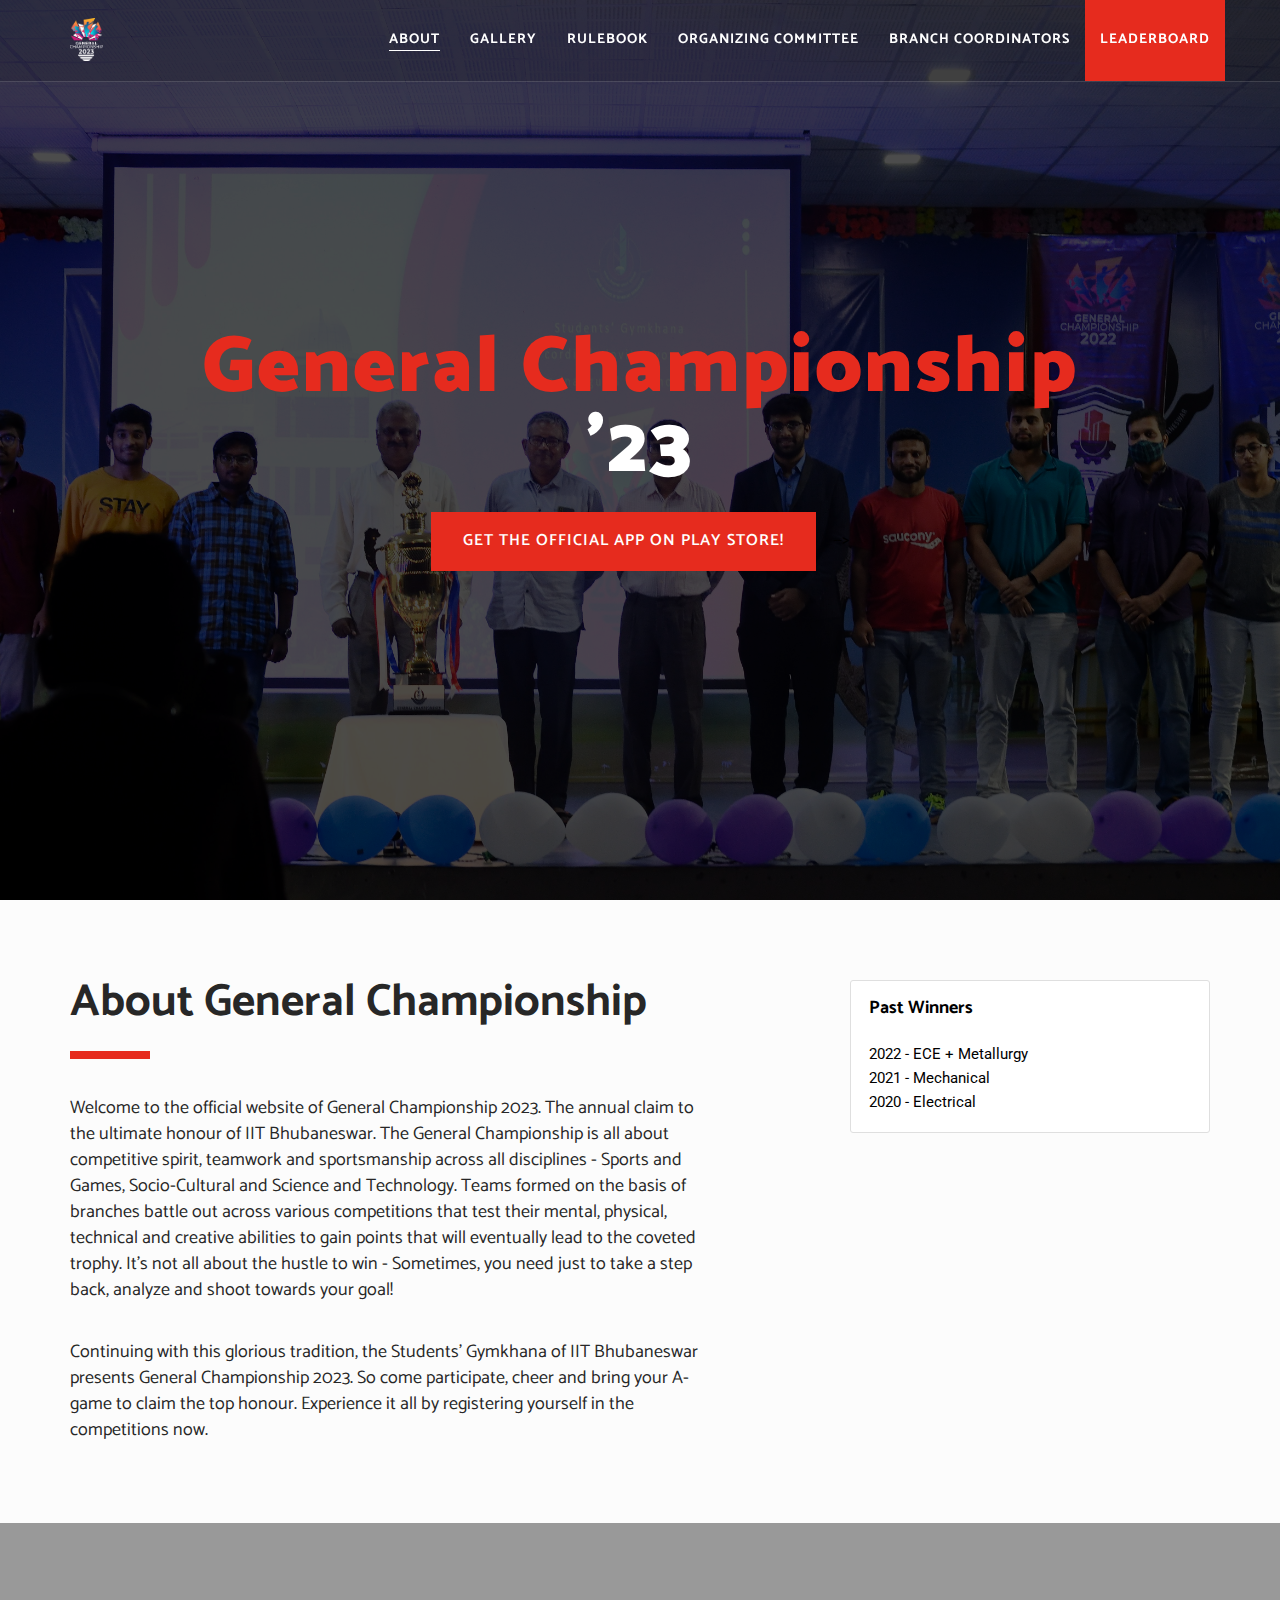
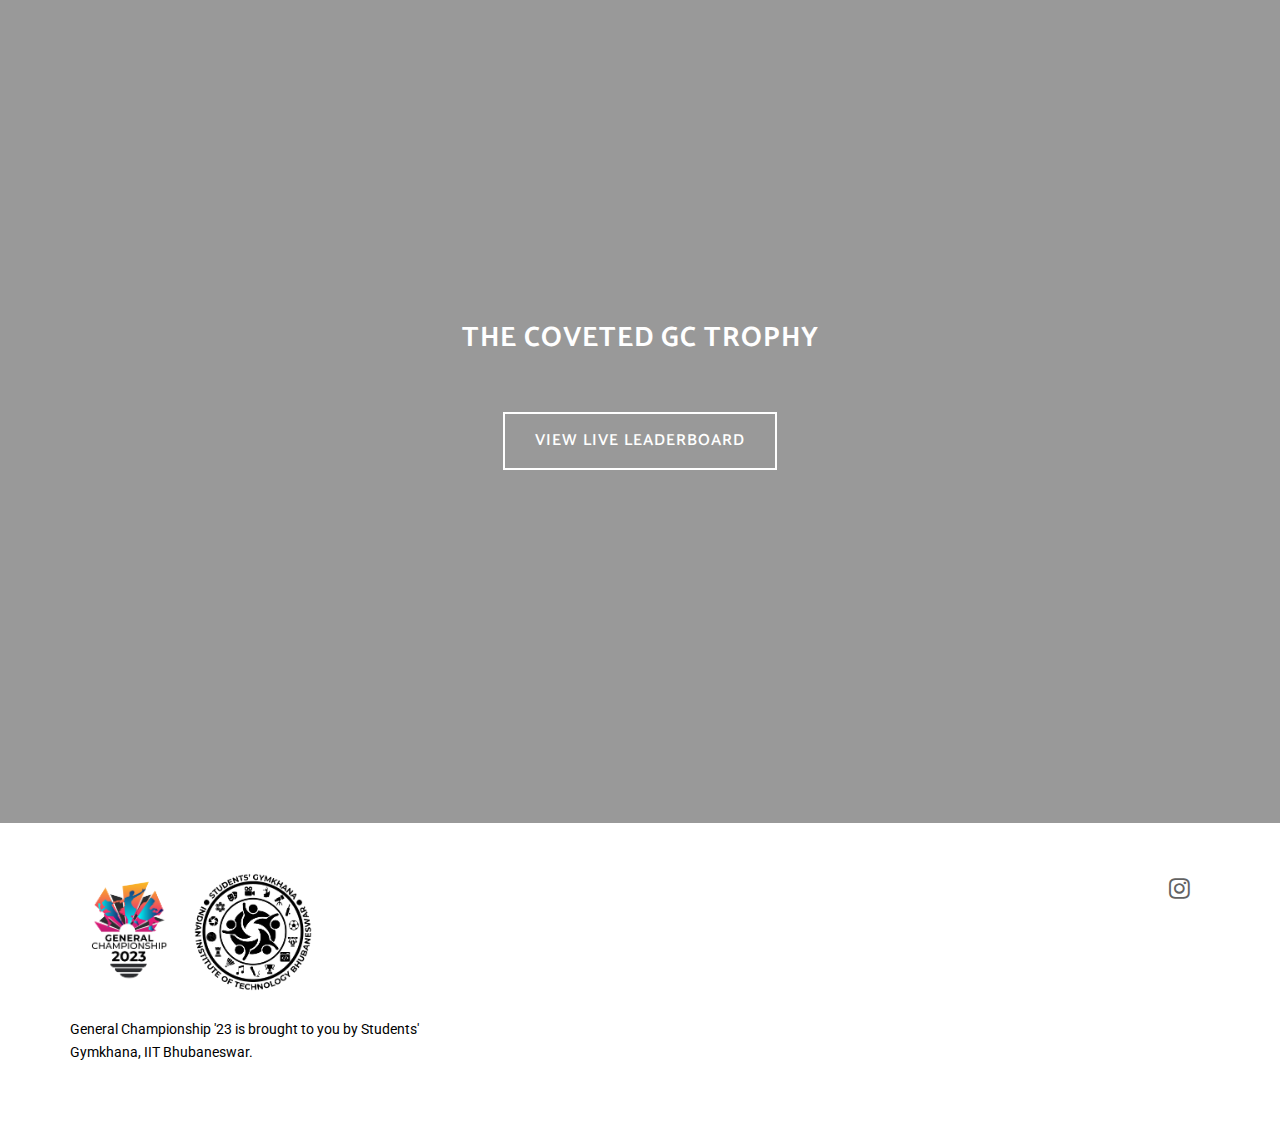
==== index.html @ 66c0a3d8 "Initial commit" ====
<!--
 _____ _____ ____          _ __  __ ___
|_   _| ____|  _ \__  __  | |  \/  |_ _|
  | | |  _| | | | \ \/ /  | | |\/| || |
  | | | |___| |_| |>  < |_| | |  | || |
  |_| |_____|____//_/\_\___/|_|  |_|___|

Event website by Syed Faheel Ahmad (github.com/faheel)
-->

<!DOCTYPE html>
<!--[if lt IE 7]>      <html class="no-js lt-ie9 lt-ie8 lt-ie7" lang="en"> <![endif]-->
<!--[if IE 7]>         <html class="no-js lt-ie9 lt-ie8" lang="en"> <![endif]-->
<!--[if IE 8]>         <html class="no-js lt-ie9" lang="en"> <![endif]-->
<!--[if gt IE 8]><!-->
<html class="no-js" lang="en">
<!--<![endif]-->

<head>
  <meta charset="utf-8">
  <meta name="viewport" content="width=device-width, initial-scale=1.0, maximum-scale=1">
  <meta http-equiv="X-UA-Compatible" content="IE=edge">

  <!-- Title, icon, description and keywords -->
  <title>GC' 23 IIT BBS</title>
  <link rel="shortcut icon" href="res/images/favicon.ico">
  <meta name="description" content="TEDxJMI, x = independently organised TED event. Igniting Minds. This October, at Jamia Millia Islamia.">
  <meta name="keywords" content="TEDx, JMI, Jamia Millia Islamia, New Delhi, event, talks">

  <!-- Social media tags -->
  <!-- Open Graph -->
  <meta property="og:title" content="TEDxJMI">
  <meta property="og:description" content="Igniting Minds. This October, at Jamia Millia Islamia.">
  <meta property="og:image" content="https://tedxjmi.com/res/images/logos/light-social.jpg">
  <meta property="og:url" content="https://tedxjmi.com">
  <!-- Twitter -->
  <meta name="twitter:card" content="summary_large_image">
  <meta name="twitter:site" content="@TEDx_JMI">
  <!-- Google+ -->
  <meta itemprop="name" content="TEDxJMI">
  <meta itemprop="description" content="Igniting Minds. This October, at Jamia Millia Islamia.">
  <meta itemprop="image" content="https://tedxjmi.com/res/images/logos/light-social.jpg">

  <!-- Browser themes -->
  <meta name="theme-color" content="#000">

  <!-- Bootstrap -->
  <link rel="stylesheet" href="res/css/bootstrap.min.css">

  <!-- Font Icons -->
  <link rel="stylesheet" href="res/css/font-awesome.min.css">

  <!-- Plugins -->
  <link rel="stylesheet" href="res/css/flickity.min.css">
  <link rel="stylesheet" href="res/css/magnific-popup.css">

  <!-- Main styles -->
  <link rel="stylesheet" href="res/css/main.css">
  <link rel="stylesheet" href="res/css/style.css">

  <!-- Color skin -->
  <link rel="stylesheet" href="res/css/color_red.css">

  <!-- Modernizr JS for IE8 support of HTML5 elements and media queries -->
  <!--[if lt IE 8]>
  <script src="res/js/modernizr.min.js"></script>
  <![endif]-->
</head>

<body id="page-top">
  <!-- Navigation Start -->
  <nav id="navigation" class="navbar navbar-fixed-top">
    <div class="container">
      <div class="row">
        <div class="navbar-header col-lg-3">
          <button type="button" class="navbar-toggle collapsed" data-toggle="collapse" data-target="#navbar">
            <span class="sr-only">Toggle navigation</span>
            <span class="icon-bar"></span>
            <span class="icon-bar"></span>
            <span class="icon-bar"></span>
          </button>

          <a class="navbar-brand font-family-alt letter-spacing-1 text-extra-large text-uppercase" href="/">
            <img class="logo-navbar-dark" src="res/images/logos/dark.png" alt="TEDxJMI"/>
            <!-- <img class="logo-navbar-white" src="res/images/logos/light.png" alt="TEDxJMI"/> -->
          </a>
        </div>
        <!-- //.navbar-header -->

        <div id="navbar" class="navbar-collapse collapse col-lg-9 pull-right">
          <ul class="nav navbar-nav font-family-alt letter-spacing-1 text-uppercase font-weight-700">
            <li><a href="#page-top" class="page-scroll">About</a></li>
            <li><a href="our-team/index.html" class="line-height-unset">Gallery</a></li>
            <li><a href="/our-team/" class="line-height-unset">Rulebook</a></li>
            <li><a href="/alumni/" class="line-height-unset">Organizing Committee</a></li>
            <li><a href="/sponsors/" class="line-height-unset">Branch Coordinators</a></li>
            <li class="bg-base-color">
              <a href="/register/" class="line-height-unset width-100">
                Leaderboard
              </a>
            </li>
          </ul>
        </div>
        <!-- //.navbar-collapse -->
      </div>
      <!-- //.row -->
    </div>
    <!-- //.container -->
  </nav>
  <!-- //Navigation End -->



  <!-- Section - Home Start -->
  <section id="home-bg-slideshow" class="bg-gray-dark-2 height-100 no-padding overflow-hidden width-100">
    <!-- BG Slideshow -->
    <div class="bg-slideshow-wrapper flexslider height-100 no-border no-border-radius no-margin width-100">
      <div class="slides height-100 width-100">
        <div class="bg-cover bg-overlay-black-7 display-block height-100 width-100">
          <div class="display-table height-100 position-absolute position-top position-left width-100">
            <div class="display-table-cell vertical-align-middle">
              <div class="container">
                <div class="row">
                  <div class="col-md-10 col-md-offset-1 text-center">
                    <h2 class="font-family-alt font-weight-900 letter-spacing-2 text-white xs-title-extra-large sm-title-extra-large-3 title-extra-large-5">
                      <span class="text-base-color">General Championship</span> '23
                    </h2>
                    <br>
                    <!-- <h3 class="font-weight-700 letter-spacing-2 text-white xs-title-large sm-title-extra-large title-extra-large-3">
                      October 16, 2017
                    </h3>
                    <p class="font-family-alt text-white sm-title-small title-medium">
                      at
                    </p>
                    <h4 class="font-family-alt font-weight-900 letter-spacing-2 text-uppercase text-white xs-title-small sm-title-medium title-extra-large">
                      Jamia Millia Islamia
                    </h4>
                    <!-- <br> -->
                    <a href="/register/" class="btn btn-base-color sm-btn-medium btn-large">
                      Get the official app on Play Store!
                    </a> -->
                  </div>
                  <!-- //.col-md-10 -->
                </div>
                <!-- //.row -->
              </div>
              <!-- //.container -->
            </div>
            <!-- //.display-table-cell -->
          </div>
          <!-- //.display-table -->
        </div>
        <!-- //.bg-cover -->

        <div class="bg-cover bg-overlay-black-7 display-block height-100 width-100">
          <div class="display-table height-100 position-absolute position-top position-left width-100">
            <div class="display-table-cell vertical-align-middle">
              <div class="container">
                <div class="row">
                  <div class="col-md-10 col-md-offset-1 text-center">
                    <h2 class="font-family-alt font-weight-900 letter-spacing-2 text-white xs-title-extra-large sm-title-extra-large-3 title-extra-large-5">
                      <span class="text-base-color">General Championship</span> '23
                    </h2>
                     <br>
                    <!-- <h3 class="font-weight-700 letter-spacing-2 text-white xs-title-large sm-title-extra-large title-extra-large-3">
                      October 16, 2017
                    </h3>
                    <p class="font-family-alt text-white sm-title-small title-medium">
                      at
                    </p>
                    <h4 class="font-family-alt font-weight-900 letter-spacing-2 text-uppercase text-white xs-title-small sm-title-medium title-extra-large">
                      Jamia Millia Islamia
                    </h4>
                    <!-- <br> -->
                    <a href="/register/" class="btn btn-base-color sm-btn-medium btn-large">
                      Get the official app on Play Store!
                    </a> -->
                  </div>
                  <!-- //.col-md-10 -->
                </div>
                <!-- //.row -->
              </div>
              <!-- //.container -->
            </div>
            <!-- //.display-table-cell -->
          </div>
          <!-- //.display-table -->
        </div>
        <!-- //.bg-cover -->

        <div class="bg-cover bg-overlay-black-7 display-block height-100 width-100">
          <div class="display-table height-100 position-absolute position-top position-left width-100">
            <div class="display-table-cell vertical-align-middle">
              <div class="container">
                <div class="row">
                  <div class="col-md-10 col-md-offset-1 text-center">
                    <h2 class="font-family-alt font-weight-900 letter-spacing-2 text-white xs-title-extra-large sm-title-extra-large-3 title-extra-large-5">
                      <span class="text-base-color">General Championship</span> '23
                    </h2>
                   <br>
                    <!-- <h3 class="font-weight-700 letter-spacing-2 text-white xs-title-large sm-title-extra-large title-extra-large-3">
                      October 16, 2017
                    </h3>
                    <p class="font-family-alt text-white sm-title-small title-medium">
                      at
                    </p>
                    <h4 class="font-family-alt font-weight-900 letter-spacing-2 text-uppercase text-white xs-title-small sm-title-medium title-extra-large">
                      Jamia Millia Islamia
                    </h4>
                    <!-- <br> -->
                    <a href="/register/" class="btn btn-base-color sm-btn-medium btn-large">
                      Get the official app on Play Store!
                    </a> -->
                  </div>
                  <!-- //.col-md-10 -->
                </div>
                <!-- //.row -->
              </div>
              <!-- //.container -->
            </div>
            <!-- //.display-table-cell -->
          </div>
          <!-- //.display-table -->
        </div>
        <!-- //.bg-cover -->
      </div>
      <!-- //.slides -->
    </div>
    <!-- //.bg-slideshow-wrapper -->
  </section>
  <!-- //Section - Home End -->



  <!-- Section - About Start -->
  <section id="about" class="bg-white-3 pull-up">
    <div class="container">
      <div class="row">
        <div class="col-sm-6 col-md-7">
          <h2 class="font-family-alt font-weight-700 sm-title-large title-extra-large-2 text-gray-dark-2">
            About General Championship
          </h2>
          <span class="bg-base-color margin-4 no-margin-bottom no-margin-rl separator-line-extra-thick-long"></span>
          <div class="row">
            <div class="col-md-12">
              <p class="font-family-alt margin-5-5 no-margin-bottom no-margin-rl sm-text-large text-extra-large text-gray-dark-2">
                Welcome to the official website of General Championship 2023. The annual claim to the ultimate honour of IIT Bhubaneswar.

The General Championship is all about competitive spirit, teamwork and sportsmanship across all disciplines - Sports and Games, Socio-Cultural and Science and Technology. Teams formed on the basis of branches battle out across various competitions that test their mental, physical, technical and creative abilities to gain points that will eventually lead to the coveted trophy. It's not all about the hustle to win - Sometimes, you need just to take a step back, analyze and shoot towards your goal!
              </p>

              <p class="font-family-alt margin-5-5 no-margin-bottom no-margin-rl sm-text-large text-extra-large text-gray-dark-2">
                Continuing with this glorious tradition, the Students' Gymkhana of IIT Bhubaneswar presents General Championship 2023.
So come participate, cheer and bring your A-game to claim the top honour.
Experience it all by registering yourself in the competitions now.
              </p>
            </div>
            <!-- //.col-sm-6 -->
          </div>
          <!-- //.row -->
        </div>
        <!-- //.col-sm-6 -->

        <div class="col-sm-6 col-md-4 col-md-offset-1 xs-margin-8 xs-no-margin-rl xs-no-margin-bottom">
          <div class="testimonial">
            <div class="bg-white border border-gray-light border-round padding-5 width-100">
              <h4 class="font-weight-700 font-family-alt">
                Past Winners
              </h4>
              <br>
              <p class="no-margin text-gray-dark- text-large">
                2022 - ECE + Metallurgy <br>
                2021 - Mechanical <br>
                2020 - Electrical
              </p>
            </div>
            <!-- //.bg-white -->
          </div>
          <!-- //.testimonial -->
        </div>
        <!-- //.col-sm-6 -->
      </div>
    </div>
    <!-- //.container -->
  </section>
  <!-- //Section - About End -->



  <!-- Section - Venue Start -->
  <section id="venue" class="bg-cover bg-overlay-black-4 display-table height-100 no-padding width-100">
    <div class="display-table-cell vertical-align-middle">
      <div class="container">
        <div class="row">
          <div class="col-md-8 col-md-offset-2 text-center">
            <h3 class="display-block font-family-alt font-weight-900 letter-spacing-2 text-uppercase text-white xs-title-extra-large-4 title-extra-large-4">
              <!-- Venue -->
            </h3>
            <br>
            <p class="font-family-alt letter-spacing-1 margin-3 no-margin-bottom no-margin-rl text-white xs-title-small title-large text-uppercase font-weight-700">
              The coveted GC Trophy
            </p>
            <br>
            <a href="https://goo.gl/maps/4Y14DhZe4Fu" target="_blank"
                class="btn btn-outline-white sm-btn-medium btn-large margin-4-5 no-margin-bottom no-margin-rl">
              View live Leaderboard
            </a>
          </div>
          <!-- //.col-md-8 -->
        </div>
        <!-- //.row -->
      </div>
      <!-- //.container -->
    </div>
    <!-- //.display-table-cell -->
  </section>
  <!-- //Section - Venue End -->



  



  





  <!-- Footer Start -->
  <footer class="footer bg-white">
    <div class="container">
      <div class="row">
        <div class="col-sm-4">
          <div class="footer-logo xs-text-center">
            <img src="res/images/logos/light.png" alt="">
            <img src="res/images/logos/gymkhana.png" alt="">
          </div>
          <!-- //.footer-logo -->
          <p class="disclaimer xs-text-center">
            General Championship '23 is brought to you by Students' Gymkhana, IIT Bhubaneswar.
          </p>
          <!-- //.disclaimer -->
        </div>
        <!-- //.col-sm-4 -->

        <div class="col-sm-8">
          <div class="footer-social text-right">
            <ul class="list-inline list-unstyled no-margin xs-text-center xs-title-small title-medium">
              <!-- <li><a href="https://facebook.com/tedxjmi"><i class="fa fa-facebook"></i></a></li> -->
              <!-- <li><a href="https://twitter.com/TEDx_JMI"><i class="fa fa-twitter"></i></a></li> -->
              <li><a href="https://www.instagram.com/gc.iitbbs/"><i class="fa fa-instagram"></i></a></li>
            </ul>
          </div>
          <!-- //.footer-social -->
        </div>
        <!-- //.col-sm-8 -->
      </div>
      <!-- //.row -->
    </div>
    <!-- //.container -->
  </footer>
  <!-- //Footer End -->


  <!-- Scroll to top -->
  <a href="#page-top" class="page-scroll scroll-to-top"><i class="fa fa-angle-up"></i></a>


  <!-- jQuery -->
  <script src="res/js/jquery.min.js"></script>

  <!-- Bootstrap -->
  <script src="res/js/bootstrap.min.js"></script>

  <!-- Plugins -->
  <script src="res/js/pace.min.js"></script>
  <script src="res/js/debouncer.min.js"></script>
  <script src="res/js/jquery.easing.min.js"></script>
  <script src="res/js/jquery.inview.min.js"></script>
  <script src="res/js/jquery.matchHeight.js"></script>
  <script src="res/js/isotope.pkgd.min.js"></script>
  <script src="res/js/imagesloaded.pkgd.min.js"></script>
  <script src="res/js/flickity.pkgd.min.js"></script>
  <script src="res/js/jquery.magnific-popup.min.js"></script>
  <script src="res/js/jquery.validate.min.js"></script>

  <!-- BG slideshow -->
  <script src="res/js/jquery.flexslider.min.js"></script>

  <!-- BG Parallax JS -->
  <script src="res/js/TweenMax.min.js"></script>
  <script src="res/js/ScrollMagic.min.js"></script>
  <script src="res/js/animation.gsap.min.js"></script>

  <!-- Theme -->
  <script src="res/js/main.js"></script>

  <!-- Countdown -->
  <script src="res/js/jquery.countdown.min.js"></script>
  <script src="res/js/countdown.js"></script>

</body>

</html>
---- res/css/main.css ----
@import url(https://fonts.googleapis.com/css?family=Roboto:300,400,700);
@import url(https://fonts.googleapis.com/css?family=Catamaran:400,700,900);

body,
html,
ul {
  margin: 0;
  padding: 0
}
ol {
  padding-left: 0
}

.features-box p,
img {
  -webkit-backface-visibility: hidden
}

body,
html {
  height: 100%
}

body {
  color: #000;
  font-family: Roboto, sans-serif;
  font-size: 14px;
  -webkit-font-smoothing: antialiased;
  line-height: 23px;
  overflow-x: hidden
}

p {
  font-size: 16px
}

a,
a:active {
  color: #626262;
  text-decoration: none
}

a:focus,
a:hover {
  color: #272727;
  text-decoration: none
}

a:focus {
  outline: 0!important
}

img {
  height: auto;
  max-width: 100%
}

video {
  background-size: cover;
  display: table-cell;
  vertical-align: middle;
  width: 100%
}

dl,
ol,
ul {
  list-style-position: outside
}

ul {
  list-style: none
}

iframe {
  border: 0
}

input,
select,
textarea {
  letter-spacing: 1px;
  margin: 0 0 20px;
  max-width: 100%;
  padding: 8px 15px;
  resize: none;
  width: 100%;
  border: 2px solid rgba(0, 0, 0, .13)!important;
  font-size: 13px
}

input[type=button],
input[type=text],
input[type=email],
input[type=search],
input[type=password],
input[type=submit],
select,
textarea {
  -webkit-appearance: none;
  -moz-appearance: none;
  appearance: none;
  border-radius: 0;
  -webkit-transition: border .2s ease-in-out;
  -moz-transition: border .2s ease-in-out;
  -o-transition: border .2s ease-in-out;
  transition: border .2s ease-in-out;
  padding: 12px 24px
}

input:focus,
textarea:focus {
  border: 1px solid #989898;
  outline: 0
}

input[type=submit] {
  width: auto
}

select {
  color: #272727;
  outline: 0
}

select::-ms-expand {
  display: none
}

.select-wrapper {
  background: url(../images/icons/select-arrow.png) 97% 50% no-repeat #fff;
  box-shadow: none;
  margin-bottom: 20px;
  overflow: hidden;
  width: 100%
}

.select-wrapper select {
  background-color: transparent;
  background-image: none;
  cursor: pointer;
  margin-bottom: 0
}

form .error {
  border-color: #c00!important
}

form label.error {
  display: none!important
}

::selection {
  background: #dfdfdf;
  color: #000
}

::-moz-selection {
  background: #dfdfdf;
  color: #000
}

::-webkit-input-placeholder {
  color: #666!important;
  font-size: 13px;
  text-overflow: ellipsis
}

:-moz-placeholder {
  color: #666!important;
  font-size: 13px;
  opacity: 1;
  text-overflow: ellipsis
}

:-ms-input-placeholder {
  color: #666!important;
  font-size: 13px;
  opacity: 1;
  text-overflow: ellipsis
}

::-webkit-scrollbar {
  width: 12px
}

::-webkit-scrollbar-track {
  -webkit-box-shadow: inset 0 0 6px rgba(0, 0, 0, .3);
  -moz-box-shadow: inset 0 0 6px rgba(0, 0, 0, .3);
  box-shadow: inset 0 0 6px rgba(0, 0, 0, .3)
}

::-webkit-scrollbar-thumb {
  background: rgba(210, 210, 210, .8);
  -webkit-box-shadow: inset 0 0 6px rgba(0, 0, 0, .5);
  -moz-box-shadow: inset 0 0 6px rgba(0, 0, 0, .5);
  box-shadow: inset 0 0 6px rgba(0, 0, 0, .5)
}

::-webkit-scrollbar-thumb:window-inactive {
  background: rgba(210, 210, 210, .4)
}

h1,
h2,
h3,
h4,
h5,
h6 {
  margin: 0;
  padding: 0
}

.text-extra-small {
  font-size: 10px!important;
  line-height: 15px!important
}

.text-small {
  font-size: 11px!important;
  line-height: 20px!important
}

.text-medium {
  font-size: 14px!important;
  line-height: 22px!important
}

.text-large {
  font-size: 15px!important;
  line-height: 24px!important
}

.text-extra-large {
  font-size: 18px!important;
  line-height: 26px!important
}

.title-small {
  font-size: 20px!important;
  line-height: 30px!important
}

.title-medium {
  font-size: 24px!important;
  line-height: 32px!important
}

.title-large {
  font-size: 28px!important;
  line-height: 34px!important
}

.title-extra-large {
  font-size: 35px!important;
  line-height: 38px!important
}

.title-extra-large-2 {
  font-size: 45px!important;
  line-height: 45px!important
}

.title-extra-large-3 {
  font-size: 50px!important;
  line-height: 50px!important
}

.title-extra-large-4 {
  font-size: 70px!important;
  line-height: 70px!important
}

.title-extra-large-5 {
  font-size: 80px!important;
  line-height: 80px!important
}

.title-big {
  font-size: 100px!important;
  line-height: 100px!important
}

.title-big-2 {
  font-size: 125px!important;
  line-height: 125px!important
}

.title-big-3 {
  font-size: 150px!important;
  line-height: 150px!important
}

.font-family-base {
  font-family: Roboto, sans-serif!important
}

.btn,
.font-family-alt {
  font-family: Catamaran, sans-serif!important
}

.font-weight-100 {
  font-weight: 100!important
}

.font-weight-300 {
  font-weight: 300!important
}

.font-weight-400 {
  font-weight: 400!important
}

.font-weight-600 {
  font-weight: 600!important
}

.font-weight-700 {
  font-weight: 700!important
}

.font-weight-900 {
  font-weight: 900!important
}

.letter-spacing-1 {
  letter-spacing: 1px!important
}

.letter-spacing-2 {
  letter-spacing: 2px!important
}

.letter-spacing-3 {
  letter-spacing: 3px!important
}

.letter-spacing-4 {
  letter-spacing: 4px!important
}

.letter-spacing-5 {
  letter-spacing: 5px!important
}

.letter-spacing-6 {
  letter-spacing: 6px!important
}

.letter-spacing-7 {
  letter-spacing: 7px!important
}

.letter-spacing-8 {
  letter-spacing: 8px!important
}

.letter-spacing-9 {
  letter-spacing: 9px!important
}

.letter-spacing-10 {
  letter-spacing: 10px!important
}

.no-letter-spacing {
  letter-spacing: 0!important
}

.line-height-none {
  line-height: 0!important
}

.line-height-unset {
  line-height: unset!important
}

.text-decoration-line-through {
  text-decoration: line-through!important
}

.text-decoration-underline {
  text-decoration: underline!important
}

.text-transform-none {
  text-transform: none!important
}

.text-transform-unset {
  text-transform: unset!important
}

.word-wrap {
  word-wrap: break-word
}

.bg-cover,
.bg-fix,
.bg-parallax {
  background-repeat: no-repeat!important;
  overflow: hidden;
  background-position: center center!important;
  position: relative;
  background-size: cover!important
}

.bg-fix {
  -webkit-animation-duration: 0s;
  -webkit-animation-fill-mode: none;
  background-attachment: fixed!important
}

.bg-parallax {
  height: 150%;
  top: -75%
}

.bg-position-top {
  background-position: right top!important
}

.bg-position-right {
  background-position: right center!important
}

.bg-position-left {
  background-position: left center!important
}

.bg-hover-transparent:hover {
  background-color: transparent!important
}

.bg-overlay-black-1,
.bg-overlay-black-2,
.bg-overlay-black-3,
.bg-overlay-black-4,
.bg-overlay-black-5,
.bg-overlay-black-6,
.bg-overlay-black-7,
.bg-overlay-black-8,
.bg-overlay-black-9,
.bg-overlay-gray-1,
.bg-overlay-gray-2,
.bg-overlay-gray-3,
.bg-overlay-gray-4,
.bg-overlay-gray-5,
.bg-overlay-gray-6,
.bg-overlay-gray-7,
.bg-overlay-gray-8,
.bg-overlay-gray-9 {
  position: relative
}

.bg-overlay-black-1:before,
.bg-overlay-black-2:before,
.bg-overlay-black-3:before,
.bg-overlay-black-4:before,
.bg-overlay-black-5:before,
.bg-overlay-black-6:before,
.bg-overlay-black-7:before,
.bg-overlay-black-8:before,
.bg-overlay-black-9:before,
.bg-overlay-gray-1:before,
.bg-overlay-gray-2:before,
.bg-overlay-gray-3:before,
.bg-overlay-gray-4:before,
.bg-overlay-gray-5:before,
.bg-overlay-gray-6:before,
.bg-overlay-gray-7:before,
.bg-overlay-gray-8:before,
.bg-overlay-gray-9:before {
  content: '';
  display: block;
  height: 100%;
  left: 0;
  position: absolute;
  top: 0;
  width: 100%
}

.bg-overlay-black-1:before {
  background: rgba(0, 0, 0, .1)!important
}

.bg-overlay-black-2:before {
  background: rgba(0, 0, 0, .2)!important
}

.bg-overlay-black-3:before {
  background: rgba(0, 0, 0, .3)!important
}

.bg-overlay-black-4:before {
  background: rgba(0, 0, 0, .4)!important
}

.bg-overlay-black-5:before {
  background: rgba(0, 0, 0, .5)!important
}

.bg-overlay-black-6:before {
  background: rgba(0, 0, 0, .6)!important
}

.bg-overlay-black-7:before {
  background: rgba(0, 0, 0, .7)!important
}

.bg-overlay-black-8:before {
  background: rgba(0, 0, 0, .8)!important
}

.bg-overlay-black-9:before {
  background: rgba(0, 0, 0, .9)!important
}

.bg-overlay-gray-1:before {
  background: rgba(37, 37, 37, .1)!important
}

.bg-overlay-gray-2:before {
  background: rgba(37, 37, 37, .2)!important
}

.bg-overlay-gray-3:before {
  background: rgba(37, 37, 37, .3)!important
}

.bg-overlay-gray-4:before {
  background: rgba(37, 37, 37, .4)!important
}

.bg-overlay-gray-5:before {
  background: rgba(37, 37, 37, .5)!important
}

.bg-overlay-gray-6:before {
  background: rgba(37, 37, 37, .6)!important
}

.bg-overlay-gray-7:before {
  background: rgba(37, 37, 37, .7)!important
}

.bg-overlay-gray-8:before {
  background: rgba(37, 37, 37, .8)!important
}

.bg-overlay-gray-9:before {
  background: rgba(37, 37, 37, .9)!important
}

.border {
  border: 1px solid rgba(0, 0, 0, .1)!important
}

.border-top {
  border-top: 1px solid rgba(0, 0, 0, .1)
}

.border-right {
  border-right: 1px solid rgba(0, 0, 0, .1)
}

.border-bottom {
  border-bottom: 1px solid rgba(0, 0, 0, .1)
}

.border-left {
  border-left: 1px solid rgba(0, 0, 0, .1)
}

.border-thick {
  border-width: 2px!important
}

.border-medium-thick {
  border-width: 3px!important
}

.border-extra-thick {
  border-width: 4px!important
}

.no-border-tb,
.no-border-top {
  border-top: none!important
}

.no-border-bottom,
.no-border-tb {
  border-bottom: none!important
}

.no-border-right,
.no-border-rl {
  border-right: none!important
}

.no-border-left,
.no-border-rl {
  border-left: none!important
}

.border-circle {
  border-radius: 50%!important
}

.border-round {
  border-radius: 3px!important
}

.no-border {
  border: none!important
}

.no-border-radius {
  border-radius: 0!important
}

.button {
  margin-top: 0;
  margin-bottom: 0
}

.btn {
  border: 2px solid transparent;
  border-radius: 0;
  display: inline-block;
  font-size: 12px;
  font-weight: 600;
  letter-spacing: 1px;
  margin-right: 15px;
  padding: 8px 20px 9px;
  text-transform: uppercase;
  width: auto;
  -webkit-transition: all .2s ease-in-out;
  -moz-transition: all .2s ease-in-out;
  -o-transition: all .2s ease-in-out;
  transition: all .2s ease-in-out
}

.btn:hover {
  background-color: transparent
}

.btn:focus {
  border-width: 2px!important
}

.btn i {
  margin-right: 5px
}

.btn-round {
  border-radius: 4px!important
}

.btn.btn-extra-small {
  font-size: 9px;
  padding: 4px 12px 3px
}

.btn.btn-small {
  font-size: 11px;
  padding: 5px 14px
}

.btn.btn-medium {
  font-size: 14px;
  padding: 10px 22px
}

.btn.btn-large {
  font-size: 16px;
  padding: 16px 30px
}

.btn.btn-extra-large {
  font-size: 18px;
  padding: 18px 35px
}

.btn.btn-hover-transparent:hover {
  background-color: transparent!important
}

.btn.btn-border-thin,
.btn.btn-border-thin:focus {
  border-width: 1px!important
}

.btn.btn-border-thick,
.btn.btn-border-thick:focus {
  border-width: 4px!important
}

.display-block {
  display: block!important
}

.display-inherit {
  display: inherit!important
}

.display-inline {
  display: inline!important
}

.display-inline-block {
  display: inline-block!important
}

.display-none {
  display: none!important
}

.display-table {
  display: table!important
}

.display-table-cell {
  display: table-cell!important
}

.ease {
  -webkit-transition: all .2s ease-in-out;
  -moz-transition: all .2s ease-in-out;
  -o-transition: all .2s ease-in-out;
  transition: all .2s ease-in-out
}

.title-sideline-base-color,
.title-sideline-black,
.title-sideline-blue,
.title-sideline-gray,
.title-sideline-gray-dark,
.title-sideline-gray-dark-2,
.title-sideline-gray-light,
.title-sideline-gray-light-2,
.title-sideline-green,
.title-sideline-green-2,
.title-sideline-orange,
.title-sideline-orange-2,
.title-sideline-pink,
.title-sideline-purple,
.title-sideline-red,
.title-sideline-white,
.title-sideline-white-2,
.title-sideline-white-3,
.title-strikethrough-base-color,
.title-strikethrough-black,
.title-strikethrough-blue,
.title-strikethrough-gray,
.title-strikethrough-gray-dark,
.title-strikethrough-gray-dark-2,
.title-strikethrough-gray-light,
.title-strikethrough-gray-light-2,
.title-strikethrough-green,
.title-strikethrough-green-2,
.title-strikethrough-orange,
.title-strikethrough-orange-2,
.title-strikethrough-pink,
.title-strikethrough-purple,
.title-strikethrough-red,
.title-strikethrough-white,
.title-strikethrough-white-2,
.title-strikethrough-white-3,
.title-underline-base-color,
.title-underline-black,
.title-underline-blue,
.title-underline-gray,
.title-underline-gray-dark,
.title-underline-gray-dark-2,
.title-underline-gray-light,
.title-underline-gray-light-2,
.title-underline-green,
.title-underline-green-2,
.title-underline-orange,
.title-underline-orange-2,
.title-underline-pink,
.title-underline-purple,
.title-underline-red,
.title-underline-thick-base-color,
.title-underline-thick-black,
.title-underline-thick-blue,
.title-underline-thick-gray,
.title-underline-thick-gray-dark,
.title-underline-thick-gray-dark-2,
.title-underline-thick-gray-light,
.title-underline-thick-gray-light-2,
.title-underline-thick-green,
.title-underline-thick-green-2,
.title-underline-thick-orange,
.title-underline-thick-orange-2,
.title-underline-thick-pink,
.title-underline-thick-purple,
.title-underline-thick-red,
.title-underline-thick-white,
.title-underline-thick-white-2,
.title-underline-thick-white-3,
.title-underline-white,
.title-underline-white-2,
.title-underline-white-3 {
  display: inline-block
}

.title-sideline-base-color,
.title-sideline-black,
.title-sideline-blue,
.title-sideline-gray,
.title-sideline-gray-dark,
.title-sideline-gray-dark-2,
.title-sideline-gray-light,
.title-sideline-gray-light-2,
.title-sideline-green,
.title-sideline-green-2,
.title-sideline-orange,
.title-sideline-orange-2,
.title-sideline-pink,
.title-sideline-purple,
.title-sideline-red,
.title-sideline-white,
.title-sideline-white-2,
.title-sideline-white-3,
.title-strikethrough-base-color,
.title-strikethrough-black,
.title-strikethrough-blue,
.title-strikethrough-gray,
.title-strikethrough-gray-dark,
.title-strikethrough-gray-dark-2,
.title-strikethrough-gray-light,
.title-strikethrough-gray-light-2,
.title-strikethrough-green,
.title-strikethrough-green-2,
.title-strikethrough-orange,
.title-strikethrough-orange-2,
.title-strikethrough-pink,
.title-strikethrough-purple,
.title-strikethrough-red,
.title-strikethrough-white,
.title-strikethrough-white-2,
.title-strikethrough-white-3 {
  position: relative
}

.title-underline-base-color,
.title-underline-black,
.title-underline-blue,
.title-underline-gray,
.title-underline-gray-dark,
.title-underline-gray-dark-2,
.title-underline-gray-light,
.title-underline-gray-light-2,
.title-underline-green,
.title-underline-green-2,
.title-underline-orange,
.title-underline-orange-2,
.title-underline-pink,
.title-underline-purple,
.title-underline-red,
.title-underline-white,
.title-underline-white-2,
.title-underline-white-3 {
  border-bottom: 2px solid transparent;
  padding-bottom: 3px
}

.title-underline-thick-base-color,
.title-underline-thick-black,
.title-underline-thick-blue,
.title-underline-thick-gray,
.title-underline-thick-gray-dark,
.title-underline-thick-gray-dark-2,
.title-underline-thick-gray-light,
.title-underline-thick-gray-light-2,
.title-underline-thick-green,
.title-underline-thick-green-2,
.title-underline-thick-orange,
.title-underline-thick-orange-2,
.title-underline-thick-pink,
.title-underline-thick-purple,
.title-underline-thick-red,
.title-underline-thick-white,
.title-underline-thick-white-2,
.title-underline-thick-white-3 {
  border-bottom: 5px solid transparent;
  padding-bottom: 4px
}

.title-sideline-base-color,
.title-sideline-black,
.title-sideline-blue,
.title-sideline-gray,
.title-sideline-gray-dark,
.title-sideline-gray-dark-2,
.title-sideline-gray-light,
.title-sideline-gray-light-2,
.title-sideline-green,
.title-sideline-green-2,
.title-sideline-orange,
.title-sideline-orange-2,
.title-sideline-pink,
.title-sideline-purple,
.title-sideline-red,
.title-sideline-white,
.title-sideline-white-2,
.title-sideline-white-3 {
  padding: 0
}

.title-sideline-base-color:before,
.title-sideline-black:before,
.title-sideline-blue:before,
.title-sideline-gray-dark-2:before,
.title-sideline-gray-dark:before,
.title-sideline-gray-light-2:before,
.title-sideline-gray-light:before,
.title-sideline-gray:before,
.title-sideline-green-2:before,
.title-sideline-green:before,
.title-sideline-orange-2:before,
.title-sideline-orange:before,
.title-sideline-pink:before,
.title-sideline-purple:before,
.title-sideline-red:before,
.title-sideline-white-2:before,
.title-sideline-white-3:before,
.title-sideline-white:before {
  content: '';
  margin-top: -2px;
  position: absolute;
  left: -20px;
  top: 50%;
  width: 12px;
  height: 4px
}

.title-strikethrough-base-color:before,
.title-strikethrough-black:before,
.title-strikethrough-blue:before,
.title-strikethrough-gray-dark-2:before,
.title-strikethrough-gray-dark:before,
.title-strikethrough-gray-light-2:before,
.title-strikethrough-gray-light:before,
.title-strikethrough-gray:before,
.title-strikethrough-green-2:before,
.title-strikethrough-green:before,
.title-strikethrough-orange-2:before,
.title-strikethrough-orange:before,
.title-strikethrough-pink:before,
.title-strikethrough-purple:before,
.title-strikethrough-red:before,
.title-strikethrough-white-2:before,
.title-strikethrough-white-3:before,
.title-strikethrough-white:before {
  content: '';
  display: block;
  margin-top: -1px;
  position: absolute;
  top: 50%;
  left: 0;
  width: 100%;
  height: 2px
}

.height-50 {
  height: 50%!important
}

.height-100 {
  height: 100%!important
}

.height-auto {
  height: auto!important
}

.min-height-100 {
  min-height: 100%
}

.img-box-shadow {
  box-shadow: 0 0 25px 0 rgba(0, 0, 0, .04)
}

.img-box-shadow-shallow {
  box-shadow: 0 0 20px 0 rgba(0, 0, 0, .06)
}

.img-box-shadow-wide {
  box-shadow: 0 23px 40px rgba(0, 0, 0, .2)
}

.margin-1 {
  margin: 1%!important
}

.margin-1-5 {
  margin: 1.5%!important
}

.margin-2 {
  margin: 2%!important
}

.margin-2-5 {
  margin: 2.5%!important
}

.margin-3 {
  margin: 3%!important
}

.margin-3-5 {
  margin: 3.5%!important
}

.margin-4 {
  margin: 4%!important
}

.margin-4-5 {
  margin: 4.5%!important
}

.margin-5 {
  margin: 5%!important
}

.margin-5-5 {
  margin: 5.5%!important
}

.margin-6 {
  margin: 6%!important
}

.margin-6-5 {
  margin: 6.5%!important
}

.margin-7 {
  margin: 7%!important
}

.margin-7-5 {
  margin: 7.5%!important
}

.margin-8 {
  margin: 8%!important
}

.margin-8-5 {
  margin: 8.5%!important
}

.margin-9 {
  margin: 9%!important
}

.margin-9-5 {
  margin: 9.5%!important
}

.margin-10 {
  margin: 10%!important
}

.margin-10-5 {
  margin: 10.5%!important
}

.margin-11 {
  margin: 11%!important
}

.margin-11-5 {
  margin: 11.5%!important
}

.margin-12 {
  margin: 12%!important
}

.margin-12-5 {
  margin: 12.5%!important
}

.margin-13 {
  margin: 13%!important
}

.margin-13-5 {
  margin: 13.5%!important
}

.margin-14 {
  margin: 14%!important
}

.margin-14-5 {
  margin: 14.5%!important
}

.margin-15 {
  margin: 15%!important
}

.margin-15-5 {
  margin: 15.5%!important
}

.margin-16 {
  margin: 16%!important
}

.margin-16-5 {
  margin: 16.5%!important
}

.margin-17 {
  margin: 17%!important
}

.margin-17-5 {
  margin: 17.5%!important
}

.margin-18 {
  margin: 18%!important
}

.margin-18-5 {
  margin: 18.5%!important
}

.margin-19 {
  margin: 19%!important
}

.margin-19-5 {
  margin: 19.5%!important
}

.margin-20 {
  margin: 20%!important
}

.margin-20-5 {
  margin: 20.5%!important
}

.no-margin-tb,
.no-margin-top {
  margin-top: 0!important
}

.no-margin-bottom,
.no-margin-tb {
  margin-bottom: 0!important
}

.margin-rl-auto {
  margin-right: auto!important;
  margin-left: auto!important
}

.margin-top-16p {
  margin-top: 16px;
}

.no-margin-right,
.no-margin-rl {
  margin-right: 0!important
}

.no-margin-left,
.no-margin-rl {
  margin-left: 0!important
}

.no-margin {
  margin: 0!important
}

.opacity-0 {
  opacity: 0!important
}

.opacity-1 {
  opacity: .1!important
}

.opacity-2 {
  opacity: .2!important
}

.opacity-3 {
  opacity: .3!important
}

.opacity-4 {
  opacity: .4!important
}

.opacity-5 {
  opacity: .5!important
}

.opacity-6 {
  opacity: .6!important
}

.opacity-7 {
  opacity: .7!important
}

.opacity-8 {
  opacity: .8!important
}

.opacity-9 {
  opacity: .9!important
}

.no-opacity {
  opacity: 1!important
}

.overflow-auto {
  overflow: auto!important
}

.overflow-hidden {
  overflow: hidden!important
}

.overflow-visible {
  overflow: visible!important
}

.padding-1 {
  padding: 1%!important
}

.padding-1-5 {
  padding: 1.5%!important
}

.padding-2 {
  padding: 2%!important
}

.padding-2-5 {
  padding: 2.5%!important
}

.padding-3 {
  padding: 3%!important
}

.padding-3-5 {
  padding: 3.5%!important
}

.padding-4 {
  padding: 4%!important
}

.padding-4-5 {
  padding: 4.5%!important
}

.padding-5 {
  padding: 5%!important
}

.padding-5-5 {
  padding: 5.5%!important
}

.padding-6 {
  padding: 6%!important
}

.padding-6-5 {
  padding: 6.5%!important
}

.padding-7 {
  padding: 7%!important
}

.padding-7-5 {
  padding: 7.5%!important
}

.padding-8 {
  padding: 8%!important
}

.padding-8-5 {
  padding: 8.5%!important
}

.padding-9 {
  padding: 9%!important
}

.padding-9-5 {
  padding: 9.5%!important
}

.padding-10 {
  padding: 10%!important
}

.padding-10-5 {
  padding: 10.5%!important
}

.padding-11 {
  padding: 11%!important
}

.padding-11-5 {
  padding: 11.5%!important
}

.padding-12 {
  padding: 12%!important
}

.padding-12-5 {
  padding: 12.5%!important
}

.padding-13 {
  padding: 13%!important
}

.padding-13-5 {
  padding: 13.5%!important
}

.padding-14 {
  padding: 14%!important
}

.padding-14-5 {
  padding: 14.5%!important
}

.padding-15 {
  padding: 15%!important
}

.padding-15-5 {
  padding: 15.5%!important
}

.padding-16 {
  padding: 16%!important
}

.padding-16-5 {
  padding: 16.5%!important
}

.padding-17 {
  padding: 17%!important
}

.padding-17-5 {
  padding: 17.5%!important
}

.padding-18 {
  padding: 18%!important
}

.padding-18-5 {
  padding: 18.5%!important
}

.padding-19 {
  padding: 19%!important
}

.padding-19-5 {
  padding: 19.5%!important
}

.padding-20 {
  padding: 20%!important
}

.padding-20-5 {
  padding: 20.5%!important
}

.padding-tb-9px {
  padding-top: 9px;
  padding-bottom: 9px
}

.no-padding-tb,
.no-padding-top {
  padding-top: 0!important
}

.no-padding-bottom,
.no-padding-tb {
  padding-bottom: 0!important
}

.padding-rl-13px {
  padding-right: 13px;
  padding-left: 13px
}

.no-padding-right,
.no-padding-rl {
  padding-right: 0!important
}

.no-padding-left,
.no-padding-rl {
  padding-left: 0!important
}

.no-padding {
  padding: 0!important
}

.position-absolute {
  position: absolute!important
}

.position-fixed {
  position: fixed!important
}

.position-relative {
  position: relative!important
}

.position-top {
  top: 0!important
}

.position-right {
  right: 0!important
}

.position-bottom {
  bottom: 0!important
}

.position-left {
  left: 0!important
}

.position-top-50 {
  top: 50%!important
}

.position-left-50 {
  left: 50%!important
}

.separator-line,
.separator-line-extra-thick,
.separator-line-extra-thick-full,
.separator-line-extra-thick-long,
.separator-line-full,
.separator-line-long,
.separator-line-medium-thick,
.separator-line-medium-thick-full,
.separator-line-medium-thick-long,
.separator-line-thick,
.separator-line-thick-full,
.separator-line-thick-long,
.separator-line-thin,
.separator-line-thin-full,
.separator-line-thin-long {
  display: block
}

.separator-line-thin,
.separator-line-thin-full,
.separator-line-thin-long {
  height: 1px
}

.separator-line,
.separator-line-full,
.separator-line-long {
  height: 2px
}

.separator-line-thick,
.separator-line-thick-full,
.separator-line-thick-long {
  height: 4px
}

.separator-line-medium-thick,
.separator-line-medium-thick-full,
.separator-line-medium-thick-long {
  height: 6px
}

.separator-line-extra-thick,
.separator-line-extra-thick-full,
.separator-line-extra-thick-long {
  height: 8px
}

.separator-line,
.separator-line-extra-thick,
.separator-line-medium-thick,
.separator-line-thick,
.separator-line-thin {
  width: 30px
}

.separator-line-extra-thick-long,
.separator-line-long,
.separator-line-medium-thick-long,
.separator-line-thick-long,
.separator-line-thin-long {
  width: 80px
}

.separator-line-extra-thick-full,
.separator-line-full,
.separator-line-medium-thick-full,
.separator-line-thick-full,
.separator-line-thin-full {
  width: 100%
}

.vertical-align-top {
  vertical-align: top!important
}

.vertical-align-middle {
  vertical-align: middle!important
}

.vertical-align-bottom {
  vertical-align: bottom!important
}

.width-20 {
  width: 20%!important
}

.width-25 {
  width: 25%!important
}

.width-50 {
  width: 50%!important
}

.width-100 {
  width: 100%!important
}

.width-auto {
  width: auto!important
}

.min-width-100 {
  min-width: 100%
}

.features-box:hover .show-on-hover:not(.disabled) {
  opacity: .8
}

.features-box .box-shadow-yes {
  -webkit-box-shadow: 5px 5px 30px 0 rgba(0, 0, 0, .03);
  -moz-box-shadow: 5px 5px 30px 0 rgba(0, 0, 0, .03);
  box-shadow: 5px 5px 30px 0 rgba(0, 0, 0, .03)
}

.features-box .show-on-hover {
  opacity: 0
}

.features-box .show-on-hover.active {
  opacity: .8
}

.carousel.carousel-fullscreen,
.carousel.carousel-fullscreen .flickity-viewport {
  height: 100%!important;
  width: 100%!important
}

.gallery-grid figcaption,
.gallery-grid figcaption .display-table,
.gallery-grid img {
  -webkit-transition: all .3s ease;
  -moz-transition: all .3s ease;
  -o-transition: all .3s ease;
  transition: all .3s ease
}

.gallery-wrapper {
  clear: both;
  width: 100%
}

.gallery-grid .item {
  float: left
}

.gallery-grid figure {
  overflow: hidden;
  position: relative;
  width: 100%;
  height: 100%
}

.gallery-grid figcaption {
  background-color: rgba(0, 0, 0, .6);
  height: 100%;
  opacity: 0;
  position: absolute;
  top: 0;
  left: 0;
  width: 100%
}

.gallery-grid figure:hover figcaption,
.mfp-bg {
  opacity: 1
}

.gallery-grid figcaption a {
  display: block;
  height: 100%;
  position: absolute;
  top: 0;
  left: 0;
  width: 100%
}

.gallery-grid figcaption .display-table {
  bottom: 0;
  margin-bottom: -100%;
  position: absolute;
  text-align: center;
  left: 0;
  width: 100%;
  height: 50%
}

.gallery-grid figcaption .display-table-cell {
  padding: 0 50px;
  vertical-align: middle
}

.gallery-grid img {
  display: block;
  position: relative;
  top: 0;
  width: 100%
}

.gallery-grid.grid-col-2 .item {
  width: 50%
}

.gallery-grid.grid-col-3 .item {
  width: 33.33%
}

.gallery-grid.grid-col-4 .item {
  width: 25%
}

.gallery-grid.gutter-small {
  margin-left: -11px
}

.gallery-grid.gutter-small .item {
  padding: 0 0 11px 11px
}

.gallery-grid.gutter-medium {
  margin-left: -22px
}

.gallery-grid.gutter-medium .item {
  padding: 0 0 22px 22px
}

.gallery-grid.gutter-wide {
  margin-left: -40px
}

.gallery-grid.gutter-wide .item {
  padding: 0 0 40px 40px
}

.gallery-grid figure a {
  cursor: url(../images/icons/zoom-in-white.png), pointer
}

.gallery-grid figure:hover img {
  transform: scale(1.2, 1.2);
  -webkit-transform: scale(1.2, 1.2);
  -ms-transform: scale(1.2, 1.2)
}

.gallery-grid figure:hover figcaption .display-table {
  margin-bottom: 0
}

.mfp-bg {
  background: #fefefe
}

.mfp-figure:after {
  -webkit-box-shadow: 0 50px 80px 0 rgba(0, 0, 0, .2);
  -moz-box-shadow: 0 50px 80px 0 rgba(0, 0, 0, .2);
  box-shadow: 0 50px 80px 0 rgba(0, 0, 0, .2)
}

.mfp-counter,
.mfp-title {
  font-family: Catamaran, sans-serif;
  font-size: 11px;
  font-weight: 700;
  text-transform: uppercase;
  letter-spacing: 1px
}

.mfp-counter-curr,
.mfp-title {
  color: #000
}

.mfp-counter {
  color: #626262
}

.mfp-iframe-holder .mfp-close,
.mfp-image-holder .mfp-close,
.navbar.navbar-white.shrink .navbar-brand,
.navbar.navbar-white.shrink .navbar-nav>li>a {
  color: #000
}

.mfp-zoom-out-cur,
.mfp-zoom-out-cur .mfp-image-holder .mfp-close {
  cursor: url(../images/icons/zoom-out-dark.png), -moz-zoom-out;
  cursor: url(../images/icons/zoom-out-dark.png), -webkit-zoom-out;
  cursor: url(../images/icons/zoom-out-dark.png), zoom-out
}

.mfp-arrow {
  height: 60px!important;
  margin-top: -30px!important;
  width: 60px!important
}

.mfp-arrow:after,
.mfp-arrow:before {
  display: none!important
}

.mfp-arrow-left,
.mfp-arrow-right {
  background-position: center center!important;
  background-repeat: no-repeat!important
}

.mfp-arrow-right {
  background-image: url(../images/icons/arrow-right-dark.png)!important;
  right: 25px!important
}

.mfp-arrow-left {
  background-image: url(../images/icons/arrow-left-dark.png)!important;
  left: 25px!important
}

.mfp-fade.mfp-bg,
.mfp-fade.mfp-wrap .mfp-content {
  -webkit-transition: all .15s ease-out;
  -moz-transition: all .15s ease-out;
  -o-transition: all .15s ease-out;
  transition: all .15s ease-out
}

.mfp-fade.mfp-bg,
.mfp-fade.mfp-bg.mfp-removing,
.mfp-fade.mfp-wrap .mfp-content,
.mfp-fade.mfp-wrap.mfp-removing .mfp-content {
  opacity: 0
}

.mfp-fade.mfp-bg.mfp-ready {
  opacity: .98
}

.mfp-fade.mfp-wrap.mfp-ready .mfp-content {
  opacity: 1
}

.pace {
  -webkit-pointer-events: none;
  pointer-events: none;
  -webkit-user-select: none;
  -moz-user-select: none;
  user-select: none
}

.pace-inactive {
  display: none
}

.pace .pace-progress {
  height: 3px;
  position: fixed;
  right: 100%;
  top: 0;
  width: 100%;
  z-index: 2000
}

.navbar,
.navbar.navbar-white.shrink .navbar-nav>li.active>a:before,
.navbar.shrink {
  background-color: #000
}

.navbar .navbar-nav>li.active>a:before,
.navbar .navbar-toggle .icon-bar,
.navbar.navbar-white.shrink {
  background-color: #fff
}

.navbar .navbar-brand,
.navbar .navbar-nav>li>a {
  color: #fff
}

.navbar,
.navbar .container,
.navbar .header-action-button,
.navbar .navbar-brand,
.navbar .navbar-brand img,
.navbar .navbar-nav>li {
  -webkit-transition: all .2s ease-in-out;
  -moz-transition: all .2s ease-in-out;
  -o-transition: all .2s ease-in-out;
  transition: all .2s ease-in-out
}

.navbar {
  border: none;
  border-radius: 0;
  display: inline-table;
  margin: 0;
  width: 100%
}

.navbar .container {
  display: table-cell;
  position: relative;
  vertical-align: middle;
  height: 80px
}

.navbar .navbar-brand {
  height: 80px;
  line-height: 80px!important;
  padding: 0 15px
}

.navbar .navbar-brand img {
  display: inline-block;
  max-height: 43px;
  position: absolute;
  top: 18px;
  left: auto
}

.navbar .navbar-brand img.logo-navbar-white {
  opacity: 0
}

.navbar .navbar-toggle {
  border: 1px solid #fff;
  border-radius: 0;
  margin-top: 24px
}

.navbar .navbar-toggle:focus,
.navbar .navbar-toggle:hover {
  background-color: transparent;
  cursor: pointer
}

.navbar .navbar-nav>li.active>a,
.navbar .navbar-nav>li>a:focus,
.navbar .navbar-nav>li>a:hover {
  background-color: inherit
}

.navbar .navbar-collapse {
  box-shadow: none
}

.navbar .navbar-nav>li {
  padding: 10px 0 10px 30px
}

.navbar .navbar-nav>li.active>a:focus,
.navbar .navbar-nav>li.active>a:hover {
  background-color: inherit;
  opacity: 1
}

.navbar .navbar-nav>li.active>a:before {
  content: '';
  display: block;
  position: absolute;
  bottom: 0;
  left: 0;
  width: 100%;
  height: 1px
}

.navbar .navbar-nav>li>a {
  display: inline-block;
  padding: 0 0 1px;
  position: relative;
  -webkit-transition: opacity .2s ease-in-out;
  -moz-transition: opacity .2s ease-in-out;
  -o-transition: opacity .2s ease-in-out;
  transition: opacity .2s ease-in-out
}

.navbar .navbar-nav>li>a:hover {
  opacity: .8
}

.scroll-to-top,
.title-sideline-black:before {
  background-color: #000
}

.navbar .navbar-nav>li.action-button>a:focus,
.navbar .navbar-nav>li.action-button>a:hover {
  opacity: 1
}

.navbar .header-action-button {
  height: 80px;
  line-height: 80px
}

.navbar.shrink {
  -webkit-box-shadow: 0 8px 17px -8px rgba(0, 0, 0, .1);
  -moz-box-shadow: 0 8px 17px -8px rgba(0, 0, 0, .1);
  box-shadow: 0 8px 17px -8px rgba(0, 0, 0, .1)
}

.navbar.shrink .header-action-button {
  height: 60px;
  line-height: 60px
}

.navbar.navbar-white.shrink {
  opacity: .96
}

.navbar.navbar-white.shrink .navbar-brand img.logo-navbar-dark {
  opacity: 0
}

.navbar.navbar-white.shrink .navbar-brand img.logo-navbar-white {
  opacity: 1
}

section {
  padding: 0;
  padding-top: 120px;
  padding-bottom: 60px;
  position: relative
}
section.pull-up {
  padding-top: 60px;
}

.scroll-to-top {
  border-radius: 2px;
  display: none;
  position: fixed;
  right: 35px;
  top: 94%;
  text-align: center;
  z-index: 999
}

.scroll-to-top i {
  color: #fff;
  font-size: 18px;
  margin: 0 6px
}

.title-underline-black,
.title-underline-thick-black {
  border-color: #000
}

.title-underline-gray,
.title-underline-thick-gray {
  border-color: #989898
}

.title-underline-gray-dark,
.title-underline-thick-gray-dark {
  border-color: #626262
}

.title-underline-gray-dark-2,
.title-underline-thick-gray-dark-2 {
  border-color: #272727
}

.title-underline-gray-light,
.title-underline-thick-gray-light {
  border-color: #dfdfdf
}

.title-underline-gray-light-2,
.title-underline-thick-gray-light-2 {
  border-color: #f6f6f6
}

.title-underline-thick-white,
.title-underline-white {
  border-color: #fff
}

.title-underline-thick-white-2,
.title-underline-white-2 {
  border-color: #fefefe
}

.title-underline-thick-white-3,
.title-underline-white-3 {
  border-color: #fcfcfc
}

.title-underline-blue,
.title-underline-thick-blue {
  border-color: #4a90e2
}

.title-underline-green,
.title-underline-thick-green {
  border-color: #33cb98
}

.title-underline-green-2,
.title-underline-thick-green-2 {
  border-color: #66b772
}

.title-underline-orange,
.title-underline-thick-orange {
  border-color: #ff7e5b
}

.title-underline-orange-2,
.title-underline-thick-orange-2 {
  border-color: #ffa84c
}

.title-underline-pink,
.title-underline-thick-pink {
  border-color: #ff4081
}

.title-underline-purple,
.title-underline-thick-purple {
  border-color: #aa2e85
}

.title-underline-red,
.title-underline-thick-red {
  border-color: #ef494d
}

.title-sideline-gray:before {
  background-color: #989898
}

.title-sideline-gray-dark:before {
  background-color: #626262
}

.title-sideline-gray-dark-2:before {
  background-color: #272727
}

.title-sideline-gray-light:before {
  background-color: #dfdfdf
}

.title-sideline-gray-light-2:before {
  background-color: #f6f6f6
}

.title-sideline-white:before {
  background-color: #fff
}

.title-sideline-white-2:before {
  background-color: #fefefe
}

.title-sideline-white-3:before {
  background-color: #fcfcfc
}

.title-sideline-blue:before {
  background-color: #4a90e2
}

.title-sideline-green:before {
  background-color: #33cb98
}

.title-sideline-green-2:before {
  background-color: #66b772
}

.title-sideline-orange:before {
  background-color: #ff7e5b
}

.title-sideline-orange-2:before {
  background-color: #ffa84c
}

.title-sideline-pink:before {
  background-color: #ff4081
}

.title-sideline-purple:before {
  background-color: #aa2e85
}

.title-sideline-red:before {
  background-color: #ef494d
}

.title-strikethrough-black:before {
  background-color: #000
}

.title-strikethrough-gray:before {
  background-color: #989898
}

.title-strikethrough-gray-dark:before {
  background-color: #626262
}

.title-strikethrough-gray-dark-2:before {
  background-color: #272727
}

.title-strikethrough-gray-light:before {
  background-color: #dfdfdf
}

.title-strikethrough-gray-light-2:before {
  background-color: #f6f6f6
}

.title-strikethrough-white:before {
  background-color: #fff
}

.title-strikethrough-white-2:before {
  background-color: #fefefe
}

.title-strikethrough-white-3:before {
  background-color: #fcfcfc
}

.title-strikethrough-blue:before {
  background-color: #4a90e2
}

.title-strikethrough-green:before {
  background-color: #33cb98
}

.title-strikethrough-green-2:before {
  background-color: #66b772
}

.title-strikethrough-orange:before {
  background-color: #ff7e5b
}

.title-strikethrough-orange-2:before {
  background-color: #ffa84c
}

.title-strikethrough-pink:before {
  background-color: #ff4081
}

.title-strikethrough-purple:before {
  background-color: #aa2e85
}

.title-strikethrough-red:before {
  background-color: #ef494d
}

.text-black {
  color: #000!important
}

.text-gray {
  color: #989898!important
}

.text-gray-dark {
  color: #626262!important
}

.text-gray-dark-2 {
  color: #272727!important
}

.text-gray-light {
  color: #dfdfdf!important
}

.text-gray-light-2 {
  color: #f6f6f6!important
}

.text-white {
  color: #fff!important
}

.text-white-2 {
  color: #fefefe!important
}

.text-white-3 {
  color: #fcfcfc!important
}

.text-blue {
  color: #4a90e2!important
}

.text-green {
  color: #33cb98!important
}

.text-green-2 {
  color: #66b772!important
}

.text-orange {
  color: #ff7e5b!important
}

.text-orange-2 {
  color: #ffa84c!important
}

.text-pink {
  color: #ff4081!important
}

.text-purple {
  color: #aa2e85!important
}

.text-red {
  color: #ef494d!important
}

.text-hover-black:focus,
.text-hover-black:hover {
  color: #000!important
}

.text-hover-gray:focus,
.text-hover-gray:hover {
  color: #989898!important
}

.text-hover-gray-dark:focus,
.text-hover-gray-dark:hover {
  color: #626262!important
}

.text-hover-gray-dark-2:focus,
.text-hover-gray-dark-2:hover {
  color: #272727!important
}

.text-hover-gray-light:focus,
.text-hover-gray-light:hover {
  color: #dfdfdf!important
}

.text-hover-gray-light-2:focus,
.text-hover-gray-light-2:hover {
  color: #f6f6f6!important
}

.text-hover-white:focus,
.text-hover-white:hover {
  color: #fff!important
}

.text-hover-white-2:focus,
.text-hover-white-2:hover {
  color: #fefefe!important
}

.text-hover-white-3:focus,
.text-hover-white-3:hover {
  color: #fcfcfc!important
}

.text-hover-blue:focus,
.text-hover-blue:hover {
  color: #4a90e2!important
}

.text-hover-green:focus,
.text-hover-green:hover {
  color: #33cb98!important
}

.text-hover-green-2:focus,
.text-hover-green-2:hover {
  color: #66b772!important
}

.text-hover-orange:focus,
.text-hover-orange:hover {
  color: #ff7e5b!important
}

.text-hover-orange-2:focus,
.text-hover-orange-2:hover {
  color: #ffa84c!important
}

.text-hover-pink:focus,
.text-hover-pink:hover {
  color: #ff4081!important
}

.text-hover-purple:focus,
.text-hover-purple:hover {
  color: #aa2e85!important
}

.text-hover-red:focus,
.text-hover-red:hover {
  color: #ef494d!important
}

.bg-black {
  background-color: #000!important
}

.bg-gray {
  background-color: #989898!important
}

.bg-gray-dark {
  background-color: #626262!important
}

.bg-gray-dark-2 {
  background-color: #272727!important
}

.bg-gray-light {
  background-color: #dfdfdf!important
}

.bg-gray-light-2 {
  background-color: #f6f6f6!important
}

.bg-white {
  background-color: #fff!important
}

.bg-white-2 {
  background-color: #fefefe!important
}

.bg-white-3 {
  background-color: #fcfcfc!important
}

.bg-blue {
  background-color: #4a90e2!important
}

.bg-green {
  background-color: #33cb98!important
}

.bg-green-2 {
  background-color: #66b772!important
}

.bg-orange {
  background-color: #ff7e5b!important
}

.bg-orange-2 {
  background-color: #ffa84c!important
}

.bg-pink {
  background-color: #ff4081!important
}

.bg-purple {
  background-color: #aa2e85!important
}

.bg-red {
  background-color: #ef494d!important
}

.bg-hover-black:hover {
  background-color: #000!important
}

.bg-hover-gray:hover {
  background-color: #989898!important
}

.bg-hover-gray-dark:hover {
  background-color: #626262!important
}

.bg-hover-gray-dark-2:hover {
  background-color: #272727!important
}

.bg-hover-gray-light:hover {
  background-color: #dfdfdf!important
}

.bg-hover-gray-light-2:hover {
  background-color: #f6f6f6!important
}

.bg-hover-white:hover {
  background-color: #fff!important
}

.bg-hover-white-2:hover {
  background-color: #fefefe!important
}

.bg-hover-white-3:hover {
  background-color: #fcfcfc!important
}

.bg-hover-blue:hover {
  background-color: #4a90e2!important
}

.bg-hover-green:hover {
  background-color: #33cb98!important
}

.bg-hover-green-2:hover {
  background-color: #66b772!important
}

.bg-hover-orange:hover {
  background-color: #ff7e5b!important
}

.bg-hover-orange-2:hover {
  background-color: #ffa84c!important
}

.bg-hover-pink:hover {
  background-color: #ff4081!important
}

.bg-hover-purple:hover {
  background-color: #aa2e85!important
}

.bg-hover-red:hover {
  background-color: #ef494d!important
}

.border-black {
  border-color: #000!important
}

.border-gray {
  border-color: #989898!important
}

.border-gray-dark {
  border-color: #626262!important
}

.border-gray-dark-2 {
  border-color: #272727!important
}

.border-gray-light {
  border-color: #dfdfdf!important
}

.border-gray-light-2 {
  border-color: #f6f6f6!important
}

.border-white {
  border-color: #fff!important
}

.border-white-2 {
  border-color: #fefefe!important
}

.border-white-3 {
  border-color: #fcfcfc!important
}

.border-blue {
  border-color: #4a90e2!important
}

.border-green {
  border-color: #33cb98!important
}

.border-green-2 {
  border-color: #66b772!important
}

.border-orange {
  border-color: #ff7e5b!important
}

.border-orange-2 {
  border-color: #ffa84c!important
}

.border-pink {
  border-color: #ff4081!important
}

.border-purple {
  border-color: #aa2e85!important
}

.border-red {
  border-color: #ef494d!important
}

.btn.btn-base-color {
  color: #fff
}

.btn.btn-base-color:hover {
  opacity: .9
}

.btn.btn-base-color.btn-hover-transparent:hover {
  opacity: 1
}

.btn.btn-color-black {
  background-color: #000;
  color: #fff
}

.btn.btn-color-black:hover {
  opacity: .9
}

.btn.btn-color-black.btn-hover-transparent:hover {
  border-color: #000;
  color: #000;
  opacity: 1
}

.btn.btn-color-gray {
  background-color: #989898;
  color: #fff
}

.btn.btn-color-gray:hover {
  opacity: .9
}

.btn.btn-color-gray.btn-hover-transparent:hover {
  border-color: #989898;
  color: #989898;
  opacity: 1
}

.btn.btn-color-gray-dark {
  background-color: #626262;
  color: #fff
}

.btn.btn-color-gray-dark:hover {
  opacity: .9
}

.btn.btn-color-gray-dark.btn-hover-transparent:hover {
  border-color: #626262;
  color: #626262;
  opacity: 1
}

.btn.btn-color-gray-dark-2 {
  background-color: #272727;
  color: #fff
}

.btn.btn-color-gray-dark-2:hover {
  opacity: .9
}

.btn.btn-color-gray-dark-2.btn-hover-transparent:hover {
  border-color: #272727;
  color: #272727;
  opacity: 1
}

.btn.btn-color-gray-light {
  background-color: #dfdfdf;
  color: #fff
}

.btn.btn-color-gray-light:hover {
  opacity: .9
}

.btn.btn-color-gray-light.btn-hover-transparent:hover {
  border-color: #dfdfdf;
  color: #dfdfdf;
  opacity: 1
}

.btn.btn-color-gray-light-2 {
  background-color: #f6f6f6;
  color: #fff
}

.btn.btn-color-gray-light-2:hover {
  opacity: .9
}

.btn.btn-color-gray-light-2.btn-hover-transparent:hover {
  border-color: #f6f6f6;
  color: #f6f6f6;
  opacity: 1
}

.btn.btn-color-white {
  background-color: #fff;
  color: #fff
}

.btn.btn-color-white:hover {
  opacity: .9
}

.btn.btn-color-white.btn-hover-transparent:hover {
  border-color: #fff;
  color: #fff;
  opacity: 1
}

.btn.btn-color-white-2 {
  background-color: #fefefe;
  color: #fff
}

.btn.btn-color-white-2:hover {
  opacity: .9
}

.btn.btn-color-white-2.btn-hover-transparent:hover {
  border-color: #fefefe;
  color: #fefefe;
  opacity: 1
}

.btn.btn-color-white-3 {
  background-color: #fcfcfc;
  color: #fff
}

.btn.btn-color-white-3:hover {
  opacity: .9
}

.btn.btn-color-white-3.btn-hover-transparent:hover {
  border-color: #fcfcfc;
  color: #fcfcfc;
  opacity: 1
}

.btn.btn-color-blue {
  background-color: #4a90e2;
  color: #fff
}

.btn.btn-color-blue:hover {
  opacity: .9
}

.btn.btn-color-blue.btn-hover-transparent:hover {
  border-color: #4a90e2;
  color: #4a90e2;
  opacity: 1
}

.btn.btn-color-green {
  background-color: #33cb98;
  color: #fff
}

.btn.btn-color-green:hover {
  opacity: .9
}

.btn.btn-color-green.btn-hover-transparent:hover {
  border-color: #33cb98;
  color: #33cb98;
  opacity: 1
}

.btn.btn-color-green-2 {
  background-color: #66b772;
  color: #fff
}

.btn.btn-color-green-2:hover {
  opacity: .9
}

.btn.btn-color-green-2.btn-hover-transparent:hover {
  border-color: #66b772;
  color: #66b772;
  opacity: 1
}

.btn.btn-color-orange {
  background-color: #ff7e5b;
  color: #fff
}

.btn.btn-color-orange:hover {
  opacity: .9
}

.btn.btn-color-orange.btn-hover-transparent:hover {
  border-color: #ff7e5b;
  color: #ff7e5b;
  opacity: 1
}

.btn.btn-color-orange-2 {
  background-color: #ffa84c;
  color: #fff
}

.btn.btn-color-orange-2:hover {
  opacity: .9
}

.btn.btn-color-orange-2.btn-hover-transparent:hover {
  border-color: #ffa84c;
  color: #ffa84c;
  opacity: 1
}

.btn.btn-color-pink {
  background-color: #ff4081;
  color: #fff
}

.btn.btn-color-pink:hover {
  opacity: .9
}

.btn.btn-color-pink.btn-hover-transparent:hover {
  border-color: #ff4081;
  color: #ff4081;
  opacity: 1
}

.btn.btn-color-purple {
  background-color: #aa2e85;
  color: #fff
}

.btn.btn-color-purple:hover {
  opacity: .9
}

.btn.btn-color-purple.btn-hover-transparent:hover {
  border-color: #aa2e85;
  color: #aa2e85;
  opacity: 1
}

.btn.btn-color-red {
  background-color: #ef494d;
  color: #fff
}

.btn.btn-color-red:hover {
  opacity: .9
}

.btn.btn-color-red.btn-hover-transparent:hover {
  border-color: #ef494d;
  color: #ef494d;
  opacity: 1
}

.btn.btn-color-white.btn-hover-transparent:focus {
  background-color: #fff!important;
  color: #000!important
}

.btn.btn-color-white-2.btn-hover-transparent:focus {
  background-color: #fefefe!important;
  color: #000!important
}

.btn.btn-outline-base-color:focus,
.btn.btn-outline-base-color:hover {
  color: #fff
}

.btn.btn-outline-base-color.btn-hover-transparent:focus,
.btn.btn-outline-base-color.btn-hover-transparent:hover {
  background-color: transparent
}

.btn.btn-outline-black {
  border-color: #000;
  color: #000
}

.btn.btn-outline-black:focus,
.btn.btn-outline-black:hover {
  background-color: #000;
  color: #fff
}

.btn.btn-outline-black.btn-hover-transparent:focus,
.btn.btn-outline-black.btn-hover-transparent:hover {
  background-color: transparent;
  color: #000
}

.btn.btn-outline-gray {
  border-color: #989898;
  color: #989898
}

.btn.btn-outline-gray:focus,
.btn.btn-outline-gray:hover {
  background-color: #989898;
  color: #fff
}

.btn.btn-outline-gray.btn-hover-transparent:focus,
.btn.btn-outline-gray.btn-hover-transparent:hover {
  background-color: transparent;
  color: #989898
}

.btn.btn-outline-gray-dark {
  border-color: #626262;
  color: #626262
}

.btn.btn-outline-gray-dark:focus,
.btn.btn-outline-gray-dark:hover {
  background-color: #626262;
  color: #fff
}

.btn.btn-outline-gray-dark.btn-hover-transparent:focus,
.btn.btn-outline-gray-dark.btn-hover-transparent:hover {
  background-color: transparent;
  color: #626262
}

.btn.btn-outline-gray-dark-2 {
  border-color: #272727;
  color: #272727
}

.btn.btn-outline-gray-dark-2:focus,
.btn.btn-outline-gray-dark-2:hover {
  background-color: #272727;
  color: #fff
}

.btn.btn-outline-gray-dark-2.btn-hover-transparent:focus,
.btn.btn-outline-gray-dark-2.btn-hover-transparent:hover {
  background-color: transparent;
  color: #272727
}

.btn.btn-outline-gray-light {
  border-color: #dfdfdf;
  color: #dfdfdf
}

.btn.btn-outline-gray-light:focus,
.btn.btn-outline-gray-light:hover {
  background-color: #dfdfdf;
  color: #fff
}

.btn.btn-outline-gray-light.btn-hover-transparent:focus,
.btn.btn-outline-gray-light.btn-hover-transparent:hover {
  background-color: transparent;
  color: #dfdfdf
}

.btn.btn-outline-gray-light-2 {
  border-color: #f6f6f6;
  color: #f6f6f6
}

.btn.btn-outline-gray-light-2:focus,
.btn.btn-outline-gray-light-2:hover {
  background-color: #f6f6f6;
  color: #fff
}

.btn.btn-outline-gray-light-2.btn-hover-transparent:focus,
.btn.btn-outline-gray-light-2.btn-hover-transparent:hover {
  background-color: transparent;
  color: #f6f6f6
}

.btn.btn-outline-white {
  border-color: #fff;
  color: #fff
}

.btn.btn-outline-white:focus,
.btn.btn-outline-white:hover {
  background-color: #fff;
  color: #000
}

.btn.btn-outline-white.btn-hover-transparent:focus,
.btn.btn-outline-white.btn-hover-transparent:hover {
  background-color: transparent;
  color: #fff
}

.btn.btn-outline-white-2 {
  border-color: #fefefe;
  color: #fefefe
}

.btn.btn-outline-white-2:focus,
.btn.btn-outline-white-2:hover {
  background-color: #fefefe;
  color: #fff
}

.btn.btn-outline-white-2.btn-hover-transparent:focus,
.btn.btn-outline-white-2.btn-hover-transparent:hover {
  background-color: transparent;
  color: #fefefe
}

.btn.btn-outline-white-3 {
  border-color: #fcfcfc;
  color: #fcfcfc
}

.btn.btn-outline-white-3:focus,
.btn.btn-outline-white-3:hover {
  background-color: #fcfcfc;
  color: #fff
}

.btn.btn-outline-white-3.btn-hover-transparent:focus,
.btn.btn-outline-white-3.btn-hover-transparent:hover {
  background-color: transparent;
  color: #fcfcfc
}

.btn.btn-outline-blue {
  border-color: #4a90e2;
  color: #4a90e2
}

.btn.btn-outline-blue:focus,
.btn.btn-outline-blue:hover {
  background-color: #4a90e2;
  color: #fff
}

.btn.btn-outline-blue.btn-hover-transparent:focus,
.btn.btn-outline-blue.btn-hover-transparent:hover {
  background-color: transparent;
  color: #4a90e2
}

.btn.btn-outline-green {
  border-color: #33cb98;
  color: #33cb98
}

.btn.btn-outline-green:focus,
.btn.btn-outline-green:hover {
  background-color: #33cb98;
  color: #fff
}

.btn.btn-outline-green.btn-hover-transparent:focus,
.btn.btn-outline-green.btn-hover-transparent:hover {
  background-color: transparent;
  color: #33cb98
}

.btn.btn-outline-green-2 {
  border-color: #66b772;
  color: #66b772
}

.btn.btn-outline-green-2:focus,
.btn.btn-outline-green-2:hover {
  background-color: #66b772;
  color: #fff
}

.btn.btn-outline-green-2.btn-hover-transparent:focus,
.btn.btn-outline-green-2.btn-hover-transparent:hover {
  background-color: transparent;
  color: #66b772
}

.btn.btn-outline-orange {
  border-color: #ff7e5b;
  color: #ff7e5b
}

.btn.btn-outline-orange:focus,
.btn.btn-outline-orange:hover {
  background-color: #ff7e5b;
  color: #fff
}

.btn.btn-outline-orange.btn-hover-transparent:focus,
.btn.btn-outline-orange.btn-hover-transparent:hover {
  background-color: transparent;
  color: #ff7e5b
}

.btn.btn-outline-orange-2 {
  border-color: #ffa84c;
  color: #ffa84c
}

.btn.btn-outline-orange-2:focus,
.btn.btn-outline-orange-2:hover {
  background-color: #ffa84c;
  color: #fff
}

.btn.btn-outline-orange-2.btn-hover-transparent:focus,
.btn.btn-outline-orange-2.btn-hover-transparent:hover {
  background-color: transparent;
  color: #ffa84c
}

.btn.btn-outline-pink {
  border-color: #ff4081;
  color: #ff4081
}

.btn.btn-outline-pink:focus,
.btn.btn-outline-pink:hover {
  background-color: #ff4081;
  color: #fff
}

.btn.btn-outline-pink.btn-hover-transparent:focus,
.btn.btn-outline-pink.btn-hover-transparent:hover {
  background-color: transparent;
  color: #ff4081
}

.btn.btn-outline-purple {
  border-color: #aa2e85;
  color: #aa2e85
}

.btn.btn-outline-purple:focus,
.btn.btn-outline-purple:hover {
  background-color: #aa2e85;
  color: #fff
}

.btn.btn-outline-purple.btn-hover-transparent:focus,
.btn.btn-outline-purple.btn-hover-transparent:hover {
  background-color: transparent;
  color: #aa2e85
}

.btn.btn-outline-red {
  border-color: #ef494d;
  color: #ef494d
}

.btn.btn-outline-red:focus,
.btn.btn-outline-red:hover {
  background-color: #ef494d;
  color: #fff
}

.btn.btn-outline-red.btn-hover-transparent:focus,
.btn.btn-outline-red.btn-hover-transparent:hover {
  background-color: transparent;
  color: #ef494d
}

@media (max-width:1199px) {
  .md-text-extra-small {
    font-size: 10px!important;
    line-height: 15px!important
  }
  .md-text-small {
    font-size: 11px!important;
    line-height: 20px!important
  }
  .md-text-medium {
    font-size: 14px!important;
    line-height: 22px!important
  }
  .md-text-large {
    font-size: 15px!important;
    line-height: 24px!important
  }
  .md-text-extra-large {
    font-size: 18px!important;
    line-height: 26px!important
  }
  .md-title-small {
    font-size: 20px!important;
    line-height: 30px!important
  }
  .md-title-medium {
    font-size: 24px!important;
    line-height: 32px!important
  }
  .md-title-large {
    font-size: 28px!important;
    line-height: 34px!important
  }
  .md-title-extra-large {
    font-size: 35px!important;
    line-height: 38px!important
  }
  .md-title-extra-large-2 {
    font-size: 45px!important;
    line-height: 45px!important
  }
  .md-title-extra-large-3 {
    font-size: 50px!important;
    line-height: 50px!important
  }
  .md-title-extra-large-4 {
    font-size: 70px!important;
    line-height: 70px!important
  }
  .md-title-extra-large-5 {
    font-size: 80px!important;
    line-height: 80px!important
  }
  .md-title-big {
    font-size: 100px!important;
    line-height: 100px!important
  }
  .md-title-big-2 {
    font-size: 125px!important;
    line-height: 125px!important
  }
  .md-title-big-3 {
    font-size: 150px!important;
    line-height: 150px!important
  }
  .md-no-border {
    border: none!important
  }
  .md-no-border-radius {
    border-radius: 0!important
  }
}

@media (max-width:991px) {
  .sm-text-extra-small {
    font-size: 10px!important;
    line-height: 15px!important
  }
  .sm-text-small {
    font-size: 11px!important;
    line-height: 20px!important
  }
  .sm-text-medium {
    font-size: 14px!important;
    line-height: 22px!important
  }
  .sm-text-large {
    font-size: 15px!important;
    line-height: 24px!important
  }
  .sm-text-extra-large {
    font-size: 18px!important;
    line-height: 26px!important
  }
  .sm-title-small {
    font-size: 20px!important;
    line-height: 30px!important
  }
  .sm-title-medium {
    font-size: 24px!important;
    line-height: 32px!important
  }
  .sm-title-large {
    font-size: 28px!important;
    line-height: 34px!important
  }
  .sm-title-extra-large {
    font-size: 35px!important;
    line-height: 38px!important
  }
  .sm-title-extra-large-2 {
    font-size: 45px!important;
    line-height: 45px!important
  }
  .sm-title-extra-large-3 {
    font-size: 50px!important;
    line-height: 50px!important
  }
  .sm-title-extra-large-4 {
    font-size: 70px!important;
    line-height: 70px!important
  }
  .sm-title-extra-large-5 {
    font-size: 80px!important;
    line-height: 80px!important
  }
  .sm-title-big {
    font-size: 100px!important;
    line-height: 100px!important
  }
  .sm-title-big-2 {
    font-size: 125px!important;
    line-height: 125px!important
  }
  .sm-title-big-3 {
    font-size: 150px!important;
    line-height: 150px!important
  }
}

@media (max-width:991px) {
  .sm-no-border {
    border: none!important
  }
  .sm-no-border-radius {
    border-radius: 0!important
  }
}

@media (max-width:767px) {
  .xs-text-extra-small {
    font-size: 10px!important;
    line-height: 15px!important
  }
  .xs-text-small {
    font-size: 11px!important;
    line-height: 20px!important
  }
  .xs-text-medium {
    font-size: 14px!important;
    line-height: 22px!important
  }
  .xs-text-large {
    font-size: 15px!important;
    line-height: 24px!important
  }
  .xs-text-extra-large {
    font-size: 18px!important;
    line-height: 26px!important
  }
  .xs-title-small {
    font-size: 20px!important;
    line-height: 30px!important
  }
  .xs-title-medium {
    font-size: 24px!important;
    line-height: 32px!important
  }
  .xs-title-large {
    font-size: 28px!important;
    line-height: 34px!important
  }
  .xs-title-extra-large {
    font-size: 35px!important;
    line-height: 38px!important
  }
  .xs-title-extra-large-2 {
    font-size: 45px!important;
    line-height: 45px!important
  }
  .xs-title-extra-large-3 {
    font-size: 50px!important;
    line-height: 50px!important
  }
  .xs-title-extra-large-4 {
    font-size: 70px!important;
    line-height: 70px!important
  }
  .xs-title-extra-large-5 {
    font-size: 80px!important;
    line-height: 80px!important
  }
  .xs-title-big {
    font-size: 100px!important;
    line-height: 100px!important
  }
  .xs-title-big-2 {
    font-size: 125px!important;
    line-height: 125px!important
  }
  .xs-title-big-3 {
    font-size: 150px!important;
    line-height: 150px!important
  }
  .xs-no-border {
    border: none!important
  }
  .xs-no-border-radius {
    border-radius: 0!important
  }
}

@media (max-width:1199px) {
  .btn.md-btn-extra-small {
    font-size: 9px;
    padding: 4px 12px 3px
  }
  .btn.md-btn-small {
    font-size: 11px;
    padding: 5px 14px
  }
  .btn.md-btn-medium {
    font-size: 14px;
    padding: 10px 22px
  }
  .btn.md-btn-large {
    font-size: 16px;
    padding: 16px 30px
  }
  .btn.md-btn-extra-large {
    font-size: 18px;
    padding: 18px 35px
  }
  .md-display-block {
    display: block!important
  }
  .md-display-inline {
    display: inline!important
  }
  .md-display-inline-block {
    display: inline-block!important
  }
  .md-display-none {
    display: none!important
  }
}

@media (max-width:991px) {
  .btn.sm-btn-extra-small {
    font-size: 9px;
    padding: 4px 12px 3px
  }
  .btn.sm-btn-small {
    font-size: 11px;
    padding: 5px 14px
  }
  .btn.sm-btn-medium {
    font-size: 14px;
    padding: 10px 22px
  }
  .btn.sm-btn-large {
    font-size: 16px;
    padding: 16px 30px
  }
  .btn.sm-btn-extra-large {
    font-size: 18px;
    padding: 18px 35px
  }
}

@media (max-width:991px) {
  .sm-display-block {
    display: block!important
  }
  .sm-display-inline {
    display: inline!important
  }
  .sm-display-inline-block {
    display: inline-block!important
  }
  .sm-display-none {
    display: none!important
  }
}

@media (max-width:1199px) {
  .md-height-50 {
    height: 50%!important
  }
  .md-height-100 {
    height: 100%!important
  }
  .md-margin-1 {
    margin: 1%!important
  }
  .md-margin-1-5 {
    margin: 1.5%!important
  }
  .md-margin-2 {
    margin: 2%!important
  }
  .md-margin-2-5 {
    margin: 2.5%!important
  }
  .md-margin-3 {
    margin: 3%!important
  }
  .md-margin-3-5 {
    margin: 3.5%!important
  }
  .md-margin-4 {
    margin: 4%!important
  }
  .md-margin-4-5 {
    margin: 4.5%!important
  }
  .md-margin-5 {
    margin: 5%!important
  }
  .md-margin-5-5 {
    margin: 5.5%!important
  }
  .md-margin-6 {
    margin: 6%!important
  }
  .md-margin-6-5 {
    margin: 6.5%!important
  }
  .md-margin-7 {
    margin: 7%!important
  }
  .md-margin-7-5 {
    margin: 7.5%!important
  }
  .md-margin-8 {
    margin: 8%!important
  }
  .md-margin-8-5 {
    margin: 8.5%!important
  }
  .md-margin-9 {
    margin: 9%!important
  }
  .md-margin-9-5 {
    margin: 9.5%!important
  }
  .md-margin-10 {
    margin: 10%!important
  }
  .md-margin-10-5 {
    margin: 10.5%!important
  }
  .md-margin-11 {
    margin: 11%!important
  }
  .md-margin-11-5 {
    margin: 11.5%!important
  }
  .md-margin-12 {
    margin: 12%!important
  }
  .md-margin-12-5 {
    margin: 12.5%!important
  }
  .md-margin-13 {
    margin: 13%!important
  }
  .md-margin-13-5 {
    margin: 13.5%!important
  }
  .md-margin-14 {
    margin: 14%!important
  }
  .md-margin-14-5 {
    margin: 14.5%!important
  }
  .md-margin-15 {
    margin: 15%!important
  }
  .md-margin-15-5 {
    margin: 15.5%!important
  }
  .md-margin-16 {
    margin: 16%!important
  }
  .md-margin-16-5 {
    margin: 16.5%!important
  }
  .md-margin-17 {
    margin: 17%!important
  }
  .md-margin-17-5 {
    margin: 17.5%!important
  }
  .md-margin-18 {
    margin: 18%!important
  }
  .md-margin-18-5 {
    margin: 18.5%!important
  }
  .md-margin-19 {
    margin: 19%!important
  }
  .md-margin-19-5 {
    margin: 19.5%!important
  }
  .md-margin-20 {
    margin: 20%!important
  }
  .md-margin-20-5 {
    margin: 20.5%!important
  }
  .md-no-margin-tb,
  .md-no-margin-top {
    margin-top: 0!important
  }
  .md-no-margin-bottom,
  .md-no-margin-tb {
    margin-bottom: 0!important
  }
  .md-margin-rl-auto {
    margin-right: auto!important;
    margin-left: auto!important
  }
  .md-no-margin-right,
  .md-no-margin-rl {
    margin-right: 0!important
  }
  .md-no-margin-left,
  .md-no-margin-rl {
    margin-left: 0!important
  }
  .md-no-margin {
    margin: 0!important
  }
}

@media (max-width:991px) {
  .sm-height-50 {
    height: 50%!important
  }
  .sm-height-100 {
    height: 100%!important
  }
}

@media (max-width:991px) {
  .sm-margin-1 {
    margin: 1%!important
  }
  .sm-margin-1-5 {
    margin: 1.5%!important
  }
  .sm-margin-2 {
    margin: 2%!important
  }
  .sm-margin-2-5 {
    margin: 2.5%!important
  }
  .sm-margin-3 {
    margin: 3%!important
  }
  .sm-margin-3-5 {
    margin: 3.5%!important
  }
  .sm-margin-4 {
    margin: 4%!important
  }
  .sm-margin-4-5 {
    margin: 4.5%!important
  }
  .sm-margin-5 {
    margin: 5%!important
  }
  .sm-margin-5-5 {
    margin: 5.5%!important
  }
  .sm-margin-6 {
    margin: 6%!important
  }
  .sm-margin-6-5 {
    margin: 6.5%!important
  }
  .sm-margin-7 {
    margin: 7%!important
  }
  .sm-margin-7-5 {
    margin: 7.5%!important
  }
  .sm-margin-8 {
    margin: 8%!important
  }
  .sm-margin-8-5 {
    margin: 8.5%!important
  }
  .sm-margin-9 {
    margin: 9%!important
  }
  .sm-margin-9-5 {
    margin: 9.5%!important
  }
  .sm-margin-10 {
    margin: 10%!important
  }
  .sm-margin-10-5 {
    margin: 10.5%!important
  }
  .sm-margin-11 {
    margin: 11%!important
  }
  .sm-margin-11-5 {
    margin: 11.5%!important
  }
  .sm-margin-12 {
    margin: 12%!important
  }
  .sm-margin-12-5 {
    margin: 12.5%!important
  }
  .sm-margin-13 {
    margin: 13%!important
  }
  .sm-margin-13-5 {
    margin: 13.5%!important
  }
  .sm-margin-14 {
    margin: 14%!important
  }
  .sm-margin-14-5 {
    margin: 14.5%!important
  }
  .sm-margin-15 {
    margin: 15%!important
  }
  .sm-margin-15-5 {
    margin: 15.5%!important
  }
  .sm-margin-16 {
    margin: 16%!important
  }
  .sm-margin-16-5 {
    margin: 16.5%!important
  }
  .sm-margin-17 {
    margin: 17%!important
  }
  .sm-margin-17-5 {
    margin: 17.5%!important
  }
  .sm-margin-18 {
    margin: 18%!important
  }
  .sm-margin-18-5 {
    margin: 18.5%!important
  }
  .sm-margin-19 {
    margin: 19%!important
  }
  .sm-margin-19-5 {
    margin: 19.5%!important
  }
  .sm-margin-20 {
    margin: 20%!important
  }
  .sm-margin-20-5 {
    margin: 20.5%!important
  }
  .sm-no-margin-tb,
  .sm-no-margin-top {
    margin-top: 0!important
  }
  .sm-no-margin-bottom,
  .sm-no-margin-tb {
    margin-bottom: 0!important
  }
  .sm-margin-rl-auto {
    margin-right: auto!important;
    margin-left: auto!important
  }
  .sm-no-margin-right,
  .sm-no-margin-rl {
    margin-right: 0!important
  }
  .sm-no-margin-left,
  .sm-no-margin-rl {
    margin-left: 0!important
  }
  .sm-no-margin {
    margin: 0!important
  }
}

@media (max-width:1199px) {
  .md-opacity-0 {
    opacity: 0!important
  }
  .md-opacity-1 {
    opacity: .1!important
  }
  .md-opacity-2 {
    opacity: .2!important
  }
  .md-opacity-3 {
    opacity: .3!important
  }
  .md-opacity-4 {
    opacity: .4!important
  }
  .md-opacity-5 {
    opacity: .5!important
  }
  .md-opacity-6 {
    opacity: .6!important
  }
  .md-opacity-7 {
    opacity: .7!important
  }
  .md-opacity-8 {
    opacity: .8!important
  }
  .md-opacity-9 {
    opacity: .9!important
  }
  .md-no-opacity {
    opacity: 1!important
  }
  .md-overflow-hidden {
    overflow: hidden!important
  }
  .md-overflow-visible {
    overflow: visible!important
  }
}

@media (max-width:991px) {
  .sm-opacity-0 {
    opacity: 0!important
  }
  .sm-opacity-1 {
    opacity: .1!important
  }
  .sm-opacity-2 {
    opacity: .2!important
  }
  .sm-opacity-3 {
    opacity: .3!important
  }
  .sm-opacity-4 {
    opacity: .4!important
  }
  .sm-opacity-5 {
    opacity: .5!important
  }
  .sm-opacity-6 {
    opacity: .6!important
  }
  .sm-opacity-7 {
    opacity: .7!important
  }
  .sm-opacity-8 {
    opacity: .8!important
  }
  .sm-opacity-9 {
    opacity: .9!important
  }
  .sm-no-opacity {
    opacity: 1!important
  }
}

@media (max-width:991px) {
  .sm-overflow-hidden {
    overflow: hidden!important
  }
  .sm-overflow-visible {
    overflow: visible!important
  }
}

@media (max-width:767px) {
  .btn.xs-btn-extra-small {
    font-size: 9px;
    padding: 4px 12px 3px
  }
  .btn.xs-btn-small {
    font-size: 11px;
    padding: 5px 14px
  }
  .btn.xs-btn-medium {
    font-size: 14px;
    padding: 10px 22px
  }
  .btn.xs-btn-large {
    font-size: 16px;
    padding: 16px 30px
  }
  .btn.xs-btn-extra-large {
    font-size: 18px;
    padding: 18px 35px
  }
  .xs-display-block {
    display: block!important
  }
  .xs-display-inline {
    display: inline!important
  }
  .xs-display-inline-block {
    display: inline-block!important
  }
  .xs-display-none {
    display: none!important
  }
  .xs-height-50 {
    height: 50%!important
  }
  .xs-height-100 {
    height: 100%!important
  }
  .xs-margin-1 {
    margin: 1%!important
  }
  .xs-margin-1-5 {
    margin: 1.5%!important
  }
  .xs-margin-2 {
    margin: 2%!important
  }
  .xs-margin-2-5 {
    margin: 2.5%!important
  }
  .xs-margin-3 {
    margin: 3%!important
  }
  .xs-margin-3-5 {
    margin: 3.5%!important
  }
  .xs-margin-4 {
    margin: 4%!important
  }
  .xs-margin-4-5 {
    margin: 4.5%!important
  }
  .xs-margin-5 {
    margin: 5%!important
  }
  .xs-margin-5-5 {
    margin: 5.5%!important
  }
  .xs-margin-6 {
    margin: 6%!important
  }
  .xs-margin-6-5 {
    margin: 6.5%!important
  }
  .xs-margin-7 {
    margin: 7%!important
  }
  .xs-margin-7-5 {
    margin: 7.5%!important
  }
  .xs-margin-8 {
    margin: 8%!important
  }
  .xs-margin-8-5 {
    margin: 8.5%!important
  }
  .xs-margin-9 {
    margin: 9%!important
  }
  .xs-margin-9-5 {
    margin: 9.5%!important
  }
  .xs-margin-10 {
    margin: 10%!important
  }
  .xs-margin-10-5 {
    margin: 10.5%!important
  }
  .xs-margin-11 {
    margin: 11%!important
  }
  .xs-margin-11-5 {
    margin: 11.5%!important
  }
  .xs-margin-12 {
    margin: 12%!important
  }
  .xs-margin-12-5 {
    margin: 12.5%!important
  }
  .xs-margin-13 {
    margin: 13%!important
  }
  .xs-margin-13-5 {
    margin: 13.5%!important
  }
  .xs-margin-14 {
    margin: 14%!important
  }
  .xs-margin-14-5 {
    margin: 14.5%!important
  }
  .xs-margin-15 {
    margin: 15%!important
  }
  .xs-margin-15-5 {
    margin: 15.5%!important
  }
  .xs-margin-16 {
    margin: 16%!important
  }
  .xs-margin-16-5 {
    margin: 16.5%!important
  }
  .xs-margin-17 {
    margin: 17%!important
  }
  .xs-margin-17-5 {
    margin: 17.5%!important
  }
  .xs-margin-18 {
    margin: 18%!important
  }
  .xs-margin-18-5 {
    margin: 18.5%!important
  }
  .xs-margin-19 {
    margin: 19%!important
  }
  .xs-margin-19-5 {
    margin: 19.5%!important
  }
  .xs-margin-20 {
    margin: 20%!important
  }
  .xs-margin-20-5 {
    margin: 20.5%!important
  }
  .xs-no-margin-tb,
  .xs-no-margin-top {
    margin-top: 0!important
  }
  .xs-no-margin-bottom,
  .xs-no-margin-tb {
    margin-bottom: 0!important
  }
  .xs-margin-rl-auto {
    margin-right: auto!important;
    margin-left: auto!important
  }
  .xs-no-margin-right,
  .xs-no-margin-rl {
    margin-right: 0!important
  }
  .xs-no-margin-left,
  .xs-no-margin-rl {
    margin-left: 0!important
  }
  .xs-no-margin {
    margin: 0!important
  }
  .xs-opacity-0 {
    opacity: 0!important
  }
  .xs-opacity-1 {
    opacity: .1!important
  }
  .xs-opacity-2 {
    opacity: .2!important
  }
  .xs-opacity-3 {
    opacity: .3!important
  }
  .xs-opacity-4 {
    opacity: .4!important
  }
  .xs-opacity-5 {
    opacity: .5!important
  }
  .xs-opacity-6 {
    opacity: .6!important
  }
  .xs-opacity-7 {
    opacity: .7!important
  }
  .xs-opacity-8 {
    opacity: .8!important
  }
  .xs-opacity-9 {
    opacity: .9!important
  }
  .xs-no-opacity {
    opacity: 1!important
  }
  .xs-overflow-hidden {
    overflow: hidden!important
  }
  .xs-overflow-visible {
    overflow: visible!important
  }
}

@media (max-width:1199px) {
  .md-padding-1 {
    padding: 1%!important
  }
  .md-padding-1-5 {
    padding: 1.5%!important
  }
  .md-padding-2 {
    padding: 2%!important
  }
  .md-padding-2-5 {
    padding: 2.5%!important
  }
  .md-padding-3 {
    padding: 3%!important
  }
  .md-padding-3-5 {
    padding: 3.5%!important
  }
  .md-padding-4 {
    padding: 4%!important
  }
  .md-padding-4-5 {
    padding: 4.5%!important
  }
  .md-padding-5 {
    padding: 5%!important
  }
  .md-padding-5-5 {
    padding: 5.5%!important
  }
  .md-padding-6 {
    padding: 6%!important
  }
  .md-padding-6-5 {
    padding: 6.5%!important
  }
  .md-padding-7 {
    padding: 7%!important
  }
  .md-padding-7-5 {
    padding: 7.5%!important
  }
  .md-padding-8 {
    padding: 8%!important
  }
  .md-padding-8-5 {
    padding: 8.5%!important
  }
  .md-padding-9 {
    padding: 9%!important
  }
  .md-padding-9-5 {
    padding: 9.5%!important
  }
  .md-padding-10 {
    padding: 10%!important
  }
  .md-padding-10-5 {
    padding: 10.5%!important
  }
  .md-padding-11 {
    padding: 11%!important
  }
  .md-padding-11-5 {
    padding: 11.5%!important
  }
  .md-padding-12 {
    padding: 12%!important
  }
  .md-padding-12-5 {
    padding: 12.5%!important
  }
  .md-padding-13 {
    padding: 13%!important
  }
  .md-padding-13-5 {
    padding: 13.5%!important
  }
  .md-padding-14 {
    padding: 14%!important
  }
  .md-padding-14-5 {
    padding: 14.5%!important
  }
  .md-padding-15 {
    padding: 15%!important
  }
  .md-padding-15-5 {
    padding: 15.5%!important
  }
  .md-padding-16 {
    padding: 16%!important
  }
  .md-padding-16-5 {
    padding: 16.5%!important
  }
  .md-padding-17 {
    padding: 17%!important
  }
  .md-padding-17-5 {
    padding: 17.5%!important
  }
  .md-padding-18 {
    padding: 18%!important
  }
  .md-padding-18-5 {
    padding: 18.5%!important
  }
  .md-padding-19 {
    padding: 19%!important
  }
  .md-padding-19-5 {
    padding: 19.5%!important
  }
  .md-padding-20 {
    padding: 20%!important
  }
  .md-padding-20-5 {
    padding: 20.5%!important
  }
  .md-no-padding-tb,
  .md-no-padding-top {
    padding-top: 0!important
  }
  .md-no-padding-bottom,
  .md-no-padding-tb {
    padding-bottom: 0!important
  }
  .md-no-padding-right,
  .md-no-padding-rl {
    padding-right: 0!important
  }
  .md-no-padding-left,
  .md-no-padding-rl {
    padding-left: 0!important
  }
  .md-no-padding {
    padding: 0!important
  }
  .md-position-absolute {
    position: absolute!important
  }
  .md-position-fixed {
    position: fixed!important
  }
  .md-position-relative {
    position: relative!important
  }
  .md-position-top {
    top: 0!important
  }
  .md-position-right {
    right: 0!important;
    left: auto!important
  }
  .md-position-bottom {
    bottom: 0!important
  }
  .md-position-left {
    left: 0!important
  }
  .md-position-top-50 {
    top: 50%!important
  }
  .md-position-left-50 {
    left: 50%!important
  }
}

@media (max-width:991px) {
  .sm-padding-1 {
    padding: 1%!important
  }
  .sm-padding-1-5 {
    padding: 1.5%!important
  }
  .sm-padding-2 {
    padding: 2%!important
  }
  .sm-padding-2-5 {
    padding: 2.5%!important
  }
  .sm-padding-3 {
    padding: 3%!important
  }
  .sm-padding-3-5 {
    padding: 3.5%!important
  }
  .sm-padding-4 {
    padding: 4%!important
  }
  .sm-padding-4-5 {
    padding: 4.5%!important
  }
  .sm-padding-5 {
    padding: 5%!important
  }
  .sm-padding-5-5 {
    padding: 5.5%!important
  }
  .sm-padding-6 {
    padding: 6%!important
  }
  .sm-padding-6-5 {
    padding: 6.5%!important
  }
  .sm-padding-7 {
    padding: 7%!important
  }
  .sm-padding-7-5 {
    padding: 7.5%!important
  }
  .sm-padding-8 {
    padding: 8%!important
  }
  .sm-padding-8-5 {
    padding: 8.5%!important
  }
  .sm-padding-9 {
    padding: 9%!important
  }
  .sm-padding-9-5 {
    padding: 9.5%!important
  }
  .sm-padding-10 {
    padding: 10%!important
  }
  .sm-padding-10-5 {
    padding: 10.5%!important
  }
  .sm-padding-11 {
    padding: 11%!important
  }
  .sm-padding-11-5 {
    padding: 11.5%!important
  }
  .sm-padding-12 {
    padding: 12%!important
  }
  .sm-padding-12-5 {
    padding: 12.5%!important
  }
  .sm-padding-13 {
    padding: 13%!important
  }
  .sm-padding-13-5 {
    padding: 13.5%!important
  }
  .sm-padding-14 {
    padding: 14%!important
  }
  .sm-padding-14-5 {
    padding: 14.5%!important
  }
  .sm-padding-15 {
    padding: 15%!important
  }
  .sm-padding-15-5 {
    padding: 15.5%!important
  }
  .sm-padding-16 {
    padding: 16%!important
  }
  .sm-padding-16-5 {
    padding: 16.5%!important
  }
  .sm-padding-17 {
    padding: 17%!important
  }
  .sm-padding-17-5 {
    padding: 17.5%!important
  }
  .sm-padding-18 {
    padding: 18%!important
  }
  .sm-padding-18-5 {
    padding: 18.5%!important
  }
  .sm-padding-19 {
    padding: 19%!important
  }
  .sm-padding-19-5 {
    padding: 19.5%!important
  }
  .sm-padding-20 {
    padding: 20%!important
  }
  .sm-padding-20-5 {
    padding: 20.5%!important
  }
  .sm-no-padding-tb,
  .sm-no-padding-top {
    padding-top: 0!important
  }
  .sm-no-padding-bottom,
  .sm-no-padding-tb {
    padding-bottom: 0!important
  }
  .sm-no-padding-right,
  .sm-no-padding-rl {
    padding-right: 0!important
  }
  .sm-no-padding-left,
  .sm-no-padding-rl {
    padding-left: 0!important
  }
  .sm-no-padding {
    padding: 0!important
  }
}

@media (max-width:991px) {
  .sm-position-absolute {
    position: absolute!important
  }
  .sm-position-fixed {
    position: fixed!important
  }
  .sm-position-relative {
    position: relative!important
  }
  .sm-position-top {
    top: 0!important
  }
  .sm-position-right {
    right: 0!important;
    left: auto!important
  }
  .sm-position-bottom {
    bottom: 0!important
  }
  .sm-position-left {
    left: 0!important
  }
  .sm-position-top-50 {
    top: 50%!important
  }
  .sm-position-left-50 {
    left: 50%!important
  }
}

@media (max-width:1199px) {
  .md-text-right {
    text-align: right!important
  }
  .md-text-left {
    text-align: left!important
  }
  .md-text-center {
    text-align: center!important
  }
  .md-text-justify {
    text-align: justify!important
  }
  .md-width-50 {
    width: 50%!important
  }
  .md-width-100 {
    width: 100%!important
  }
}

@media (max-width:991px) {
  .sm-text-right {
    text-align: right!important
  }
  .sm-text-left {
    text-align: left!important
  }
  .sm-text-center {
    text-align: center!important
  }
  .sm-text-justify {
    text-align: justify!important
  }
}

@media (max-width:991px) {
  .sm-width-50 {
    width: 50%!important
  }
  .sm-width-100 {
    width: 100%!important
  }
}

@media (max-width:767px) {
  .xs-padding-1 {
    padding: 1%!important
  }
  .xs-padding-1-5 {
    padding: 1.5%!important
  }
  .xs-padding-2 {
    padding: 2%!important
  }
  .xs-padding-2-5 {
    padding: 2.5%!important
  }
  .xs-padding-3 {
    padding: 3%!important
  }
  .xs-padding-3-5 {
    padding: 3.5%!important
  }
  .xs-padding-4 {
    padding: 4%!important
  }
  .xs-padding-4-5 {
    padding: 4.5%!important
  }
  .xs-padding-5 {
    padding: 5%!important
  }
  .xs-padding-5-5 {
    padding: 5.5%!important
  }
  .xs-padding-6 {
    padding: 6%!important
  }
  .xs-padding-6-5 {
    padding: 6.5%!important
  }
  .xs-padding-7 {
    padding: 7%!important
  }
  .xs-padding-7-5 {
    padding: 7.5%!important
  }
  .xs-padding-8 {
    padding: 8%!important
  }
  .xs-padding-8-5 {
    padding: 8.5%!important
  }
  .xs-padding-9 {
    padding: 9%!important
  }
  .xs-padding-9-5 {
    padding: 9.5%!important
  }
  .xs-padding-10 {
    padding: 10%!important
  }
  .xs-padding-10-5 {
    padding: 10.5%!important
  }
  .xs-padding-11 {
    padding: 11%!important
  }
  .xs-padding-11-5 {
    padding: 11.5%!important
  }
  .xs-padding-12 {
    padding: 12%!important
  }
  .xs-padding-12-5 {
    padding: 12.5%!important
  }
  .xs-padding-13 {
    padding: 13%!important
  }
  .xs-padding-13-5 {
    padding: 13.5%!important
  }
  .xs-padding-14 {
    padding: 14%!important
  }
  .xs-padding-14-5 {
    padding: 14.5%!important
  }
  .xs-padding-15 {
    padding: 15%!important
  }
  .xs-padding-15-5 {
    padding: 15.5%!important
  }
  .xs-padding-16 {
    padding: 16%!important
  }
  .xs-padding-16-5 {
    padding: 16.5%!important
  }
  .xs-padding-17 {
    padding: 17%!important
  }
  .xs-padding-17-5 {
    padding: 17.5%!important
  }
  .xs-padding-18 {
    padding: 18%!important
  }
  .xs-padding-18-5 {
    padding: 18.5%!important
  }
  .xs-padding-19 {
    padding: 19%!important
  }
  .xs-padding-19-5 {
    padding: 19.5%!important
  }
  .xs-padding-20 {
    padding: 20%!important
  }
  .xs-padding-20-5 {
    padding: 20.5%!important
  }
  .xs-no-padding-tb,
  .xs-no-padding-top {
    padding-top: 0!important
  }
  .xs-no-padding-bottom,
  .xs-no-padding-tb {
    padding-bottom: 0!important
  }
  .xs-no-padding-right,
  .xs-no-padding-rl {
    padding-right: 0!important
  }
  .xs-no-padding-left,
  .xs-no-padding-rl {
    padding-left: 0!important
  }
  .xs-no-padding {
    padding: 0!important
  }
  .xs-position-absolute {
    position: absolute!important
  }
  .xs-position-fixed {
    position: fixed!important
  }
  .xs-position-relative {
    position: relative!important
  }
  .xs-position-top {
    top: 0!important
  }
  .xs-position-right {
    right: 0!important;
    left: auto!important
  }
  .xs-position-bottom {
    bottom: 0!important
  }
  .xs-position-left {
    left: 0!important
  }
  .xs-position-top-50 {
    top: 50%!important
  }
  .xs-position-left-50 {
    left: 50%!important
  }
  .xs-text-right {
    text-align: right!important
  }
  .xs-text-left {
    text-align: left!important
  }
  .xs-text-center {
    text-align: center!important
  }
  .xs-text-justify {
    text-align: justify!important
  }
  .xs-width-50 {
    width: 50%!important
  }
  .xs-width-100 {
    width: 100%!important
  }
}

@media (min-width:544px) and (max-width:991px) {
  .gallery-grid figcaption .display-table {
    height: 100%
  }
  .gallery-grid figcaption .display-table-cell {
    padding: 0 20px
  }
}

@media (max-width:991px) {
  .gallery-grid.grid-col-2.gutter-wide,
  .gallery-grid.grid-col-3.gutter-wide {
    margin-left: -22px
  }
  .gallery-grid.grid-col-2.gutter-wide .item,
  .gallery-grid.grid-col-3.gutter-wide .item {
    padding: 0 0 22px 22px
  }
  .gallery-grid.grid-col-4.gutter-medium,
  .gallery-grid.grid-col-4.gutter-wide {
    margin-left: -11px
  }
  .gallery-grid.grid-col-4.gutter-medium .item,
  .gallery-grid.grid-col-4.gutter-wide .item {
    padding: 0 0 11px 11px
  }
}

@media (max-width:767px) {
  .gallery-grid.grid-col-4 .item {
    width: 33.33%
  }
  .gallery-grid.grid-col-3.gutter-medium,
  .gallery-grid.grid-col-3.gutter-wide,
  .gallery-grid.grid-col-4.gutter-medium {
    margin-left: -11px
  }
  .gallery-grid.grid-col-3.gutter-medium .item,
  .gallery-grid.grid-col-3.gutter-wide .item,
  .gallery-grid.grid-col-4.gutter-medium .item {
    padding: 0 0 11px 11px
  }
}

@media (max-width:543px) {
  .gallery-grid.grid-col-2 .item,
  .gallery-grid.grid-col-3 .item,
  .gallery-grid.grid-col-4 .item {
    width: 100%
  }
}

@media (min-width:992px) {
  .mfp-bg {
    opacity: .98
  }
  button.mfp-close {
    display: none!important
  }
}

@media (max-width:1199px) {
  .navbar.navbar-white .navbar-brand,
  .navbar.navbar-white .navbar-nav>li>a {
    color: #000
  }
  .navbar .container {
    width: 100%
  }
  .navbar .navbar-collapse {
    border-top: 1px solid rgba(255, 255, 255, .2)
  }
  .navbar .navbar-collapse.pull-right {
    float: none!important
  }
  .navbar.navbar-white {
    background-color: #fff;
    opacity: .96
  }
  .navbar.navbar-white .navbar-brand img.logo-navbar-dark {
    opacity: 0
  }
  .navbar.navbar-white .navbar-brand img.logo-navbar-white {
    opacity: 1
  }
  .navbar.navbar-white .navbar-toggle {
    border: 1px solid #000
  }
  .navbar.navbar-white .navbar-nav>li.active>a:before,
  .navbar.navbar-white .navbar-toggle .icon-bar {
    background-color: #000
  }
  .navbar.navbar-white .navbar-collapse {
    border-top: 1px solid rgba(0, 0, 0, .08)
  }
}

@media (min-width:1200px) {
  .navbar {
    background-color: rgba(0, 0, 0, .15);
    border-bottom: 1px solid rgba(255, 255, 255, .15)
  }
  .navbar .navbar-nav>li {
    line-height: 80px!important;
    padding: 0 15px
  }
  .navbar.shrink .container {
    height: 60px
  }
  .navbar.shrink .navbar-brand {
    height: 60px;
    line-height: 60px!important
  }
  .navbar.shrink .navbar-brand img {
    max-height: 38px;
    top: 9px
  }
  .navbar.shrink .navbar-nav>li {
    line-height: 60px!important
  }
}

@media (min-width:768px) {
  section {
    padding-top: 140px;
    padding-bottom: 70px;
  }
  section.pull-up {
    padding-top: 70px;
  }
}

@media (min-width:992px) {
  section {
    padding-top: 160px;
    padding-bottom: 80px;
  }
  section.pull-up {
    padding-top: 80px;
  }
}
---- res/css/style.css ----
/*
  Table of contents
  -----------------
  01. Navbar
  02. Section - Home
    - Home BG Static (default)
    - Home BG Parallax
    - Home BG Slideshow
    - Home BG Slider
  03. Countdown
  04. Intro
  05. Section - Team
  06. Section - Speakers
  07. Section - Venue
  08. Section - Schedule
    - Carousel Schedule
    - Timeline
  09. Milestones
  10. Section - FAQ
    - Accordions
    - Nav Stacked
  11. Section - Ticket
    - Testimonial
    - Pricing
  12. Section - Register
  13. Section - Contact
    - Google map
    - Forms
  14. Event bottom banner
  15. Countdown timer
  16. Footer
  17. Responsive images
  18. Features box
*/



/*
  Navbar
  ------
*/

.navbar-dark {
  background-color: black;
}

.navbar-fixed-top .navbar-collapse,
.navbar-fixed-bottom .navbar-collapse {
  max-height: inherit;
}



/*
  Section - Home
  --------------
*/

/* Home BG Static (default) */

#home {
  background: url("../images/bg-home-1.jpg");
}


/* Home BG Parallax */

#home-bg-parallax > .bg-parallax {
  background: url("../images/bg-parallax.jpg");
}


/* Home BG Slideshow */

#home-bg-slideshow .bg-slideshow-wrapper .slides > .bg-cover:nth-child(1) {
  background: url("../images/bg-home-1.jpg");
}
#home-bg-slideshow .bg-slideshow-wrapper .slides > .bg-cover:nth-child(2) {
  background: url("../images/bg-home-2.jpg");
}
#home-bg-slideshow .bg-slideshow-wrapper .slides > .bg-cover:nth-child(3) {
  background: url("../images/bg-home-3.jpg");
}


/* Home BG Slider */

#home-bg-slider .bg-slider-wrapper .flickity-slider .bg-cover:nth-child(1) {
  background: url("../images/bg-home-1.jpg");
}
#home-bg-slider .bg-slider-wrapper .flickity-slider .bg-cover:nth-child(2) {
  background: url("../images/bg-home-2.jpg");
}
#home-bg-slider .bg-slider-wrapper .flickity-slider .bg-cover:nth-child(3) {
  background: url("../images/bg-home-3.jpg");
}
#home-bg-slideshow .display-table-cell,
#home-bg-slider .display-table-cell {
  position: relative;
  z-index: 20;
}



/*
  Countdown
  ---------
*/

.countdown {
  -webkit-box-shadow: 5px 5px 30px 0px rgba(0, 0, 0, 0.03);
  -moz-box-shadow: 5px 5px 30px 0px rgba(0, 0, 0, 0.03);
  box-shadow: 5px 5px 30px 0px rgba(0, 0, 0, 0.03);
  top: -35px;
  z-index: 20;
}
.countdown .clock {
  height: 70px;
  text-align: center;
}
@media (min-width: 992px) {
  .countdown .clock {
    height: 88px;
    text-align: right;
  }
}
.countdown .clock-item {
  color: #ffffff;
  font-family: "Catamaran", sans-serif;
  border-radius: 2px;
  display: inline-block;
  height: 100%;
  letter-spacing: 1px;
  margin-right: 5px;
  position: relative;
  text-align: center;
  text-transform: uppercase;
  width: 60px;
}
.countdown .clock-item:last-child {
  margin-right: 0;
}
@media (min-width: 992px) {
  .countdown .clock-item {
    margin-right: 7px;
    width: 75px;
  }
}



/*
  Intro
  -----
*/

#intro .features-box .bg-cover {
  -ms-backface-visibility: hidden;
  -moz-backface-visibility: hidden;
  -webkit-backface-visibility: hidden;
  height: 192px;
}
#intro .features-box:nth-child(1) .bg-cover {
  background-image: url("../images/intro-1.jpg");
}
#intro .features-box:nth-child(2) .bg-cover {
  background-image: url("../images/intro-2.jpg");
}
#intro .features-box:nth-child(3) .bg-cover {
  background-image: url("../images/intro-3.jpg");
}



/*
  Section - Team
  --------------
*/

.member-box {
  margin-bottom: 24px;
}



/*
  Section - Speakers
  ------------------
*/

.speaker-box {
  margin-bottom: 24px;
}



/*
  Section - Venue
  ---------------
*/

#venue {
  background-image: url("../images/bg-venue.jpg");
  background-position: center bottom !important;
}



/*
  Section - Schedule
  ------------------
*/

#schedule .nav-tabs > li.active > a,
#schedule .nav-tabs > li.active > a:hover,
#schedule .nav-tabs > li.active > a:focus {
  background-color: #626262;
  color: #ffffff;
}
#schedule .nav-tabs > li > a {
  color: #272727;
}
#schedule .td-session-number {
  width: 110px;
}


/* Carousel Schedule */

.carousel-schedule .carousel-cell {
  width: 100%;
}
@media (min-width: 768px) {
  .carousel-schedule .carousel-cell {
    width: 50%;
  }
}


/* Timeline */

.flickity-enabled.is-draggable .flickity-viewport,
.flickity-enabled.is-draggable .flickity-viewport.is-pointer-down {
  cursor: url("../images/icons/left-right-dark.png"), move;
  cursor: url("../images/icons/left-right-dark.png"), -webkit-grab;
  cursor: url("../images/icons/left-right-dark.png"), grab;
}
.timeline ul {
  margin-left: 20px;
  padding: 15px 0 20px;
}
.timeline ul:before {
  background-color: #dfdfdf;
  border-radius: 50%;
  bottom: 0;
  content: '';
  display: block;
  height: 8px;
  left: 0;
  margin-left: -4px;
  position: absolute;
  width: 8px;
}
.timeline-item {
  padding: 13px 0 13px 33px;
}
.timeline-item:before {
  background-color: #ffffff;
  border: 1px solid #989898;
  border-radius: 50%;
  content: '';
  display: block;
  height: 12px;
  left: 0;
  margin-left: -6px;
  margin-top: -6px;
  position: absolute;
  top: 50%;
  width: 12px;
}
.timeline-item.highlight:before {
  background-color: #989898;
  border: 1px solid #989898;
}
.timeline-content {
  -webkit-box-shadow: 5px 5px 30px 0px rgba(0, 0, 0, 0.03);
  -moz-box-shadow: 5px 5px 30px 0px rgba(0, 0, 0, 0.03);
  box-shadow: 5px 5px 30px 0px rgba(0, 0, 0, 0.03);
  padding: 16px;
}



/*
  Milestones
  ----------
*/

#milestones {
  background-image: url("../images/bg-milestones.jpg");
}



/*
  Section - FAQ
  -------------
*/

/* Accordions */

.panel-group .panel {
  border: 1px solid #dfdfdf;
  -webkit-box-shadow: none;
  box-shadow: none;
  margin-bottom: 17px;
}
.panel-group .panel:last-child {
  margin-bottom: 0;
}
.panel-group .panel.active .panel-heading {
  background-color: #989898;
}
.panel-group .panel.active .panel-heading .panel-title a {
  color: #ffffff;
}
.panel-group .panel.active .panel-heading .panel-title a:before {
  color: #ffffff;
}
.panel-group .panel + .panel {
  margin-top: 0;
}
.panel-group .panel-heading + .panel-collapse > .panel-body {
  border-top: 1px solid #dfdfdf;
}
.panel-heading {
  background-color: transparent;
  border-radius: 0;
  padding: 0;
}
.panel-title a {
  color: #272727;
  display: block;
  padding: 14px 18px 14px 38px;
  position: relative;
}
.panel-title a:before {
  color: #989898;
  content: '\f107';
  display: block;
  font-family: "FontAwesome", sans-serif;
  font-size: 14px;
  left: 0;
  padding: 14px 18px;
  position: absolute;
  top: 0;
}
.panel-title a.collapsed:before {
  content: '\f105';
}
.panel-title a span {
  margin-right: 4px;
}
.panel-body {
  padding: 18px 20px 8px;
}
.panel-body p {
  max-width: 600px;
}


/* Nav Stacked */

.nav.nav-pills.nav-stacked > li:first-child > a {
  border-top-right-radius: 4px !important;
  border-top-left-radius: 4px !important;
}
.nav.nav-pills.nav-stacked > li:last-child > a {
  border-bottom-right-radius: 4px !important;
  border-bottom-left-radius: 4px !important;
}
.nav.nav-pills.nav-stacked > li > a {
  color: #272727;
  padding: 14px 18px;
}



/*
  Section - Ticket
*/

/* Testimonial */

.testimonial {
  max-width: 400px;
}
.testimonial-avatar {
  margin-top: 25px;
}
.testimonial-avatar img {
  left: 0;
  max-height: 75px;
  position: absolute;
  top: 0;
}
.testimonial-avatar-label {
  height: 75px;
  padding-left: 95px;
}


/* Pricing */

.pricing.box-shadow-yes {
  -webkit-box-shadow: 5px 5px 30px 0px rgba(0, 0, 0, 0.05);
  -moz-box-shadow: 5px 5px 30px 0px rgba(0, 0, 0, 0.05);
  box-shadow: 5px 5px 30px 0px rgba(0, 0, 0, 0.05);
}
.pricing.box-shadow-yes:hover {
  -webkit-box-shadow: 5px 5px 50px 0px rgba(0, 0, 0, 0.1);
  -moz-box-shadow: 5px 5px 50px 0px rgba(0, 0, 0, 0.1);
  box-shadow: 5px 5px 50px 0px rgba(0, 0, 0, 0.1);
}
.pricing-dollar {
  bottom: 28px;
}
.pricing ul > li {
  position: relative;
  margin-top: 10px;
}
.pricing ul > li.check-mark {
  padding-left: 32px;
}
.pricing ul > li.check-mark:before {
  background-color: #989898;
  border-radius: 50%;
  color: #ffffff;
  content: '\2713';
  display: block;
  font-size: 11px;
  left: 0;
  line-height: 20px;
  height: 18px;
  position: absolute;
  text-align: center;
  top: 1px;
  width: 18px;
}
.pricing ul > li:first-child {
  margin-top: 0;
}



/*
  Section - Register
  ------------------
*/

#register {
  background-image: url("../images/bg-register.jpg");
}
#register .form-wrapper {
  background: rgba(0, 0, 0, 0.8);
}
#register textarea {
  height: 120px;
}



/*
  Section - Contact
  -----------------
*/

#form-contact textarea {
  height: 120px;
  margin-bottom: 0;
}
@media (max-width: 991px) {
  #form-contact button {
    margin-top: 20px;
  }
}


@media (max-width: 991px) {
  .contact-address {
    margin-top: 48px;
    padding-top: 32px;
    border-top: 1px solid #dfdfdf;
  }
}


/* Google map */

.map {
  position: relative;
  padding-bottom: 100%;    /* aspect ratio 1:1 */
  height: 0;
  overflow: hidden;
}
@media (min-width:420px) {
  .map {
    padding-bottom: 75%;    /* aspect ratio 3:4 */
  }
}
@media (min-width:540px) {
  .map {
    padding-bottom: 60%;    /* aspect ratio 3:5 */
  }
}
@media (min-width:800px) {
  .map {
    padding-bottom: 75%;    /* aspect ratio 3:4 */
  }
}
.map iframe {
  position: absolute;
  border: 0;
  top: 0;
  left: 0;
  width: 100% !important;
  height: 100% !important;
}


/* Forms */

.form {
  position: relative;
  height: 0;
  overflow: hidden;
  border: 0;
}
.form iframe {
  position: absolute;
  top: 0;
  left: 0;
  width: 100% !important;
  height: 100% !important;
}
#volunteer-form {
  padding-bottom: 3000px;    /* height */
}
#nominate-speaker-form {
  padding-bottom: 1950px;    /* height */
}



/*
  Event bottom banner
  -------------------
*/
#event-banner {
  background-image: url("https://toptal.com/designers/subtlepatterns/patterns/whitediamond.png");
}
#event-banner .row {
  display: flex;
  flex-direction: column;
}
#event-banner .row #banner-registration {
  margin-left: auto;
  margin-right: auto;
}
@media (min-width: 768px) {
  #event-banner .row {
    flex-direction: row;
  }
  #event-banner .row #banner-registration {
    margin: auto;
  }
}



/*
  Countdown timer
  ---------------
*/

.countdown-timer {
  display: flex;
  justify-content: center;
}
.countdown-timer div {
  display: flex;
  flex-direction: column;
  padding-left: 2%;
  padding-right: 2%;
}
.countdown-timer .value {
  font-family: Roboto, sans-serif;
  font-size: 36px;
  font-weight: 800;
  color: white;
  align-self: center;
}
.countdown-timer .label {
  font-family: Catamaran, sans-serif;
  font-size: 16px;
  font-weight: 500;
  color: rgba(255, 255, 255, 0.75);
  padding-top: 8px;
  align-self: center;
}
@media (min-width:420px) {
  .countdown-timer .value {
    font-size: 48px;
  }
  .countdown-timer .label {
    padding-top: 16px;
  }
}
@media (min-width:600px) {
  .countdown-timer .value {
    font-size: 56px;
  }
  .countdown-timer .label {
    font-size: 18px;
  }
}
@media (min-width:900px) {
  .countdown-timer .value {
    font-size: 64px;
  }
  .countdown-timer .label {
    padding-top: 24px;
  }
}



/*
  Footer
  ------
*/

.footer {
  padding: 50px 0 32px;
}
.footer-logo {
  padding-bottom: 25px;
}
.footer-logo img {
  width: 120px;
}
.footer .disclaimer {
  padding-bottom: 25px;
  font-size: 14px;
}
.footer-social {
  padding-bottom: 20px;
}
@media (min-width: 768px) {
  .footer-social {
    padding-bottom: 50px;
  }
}
.footer-social ul > li {
  padding-right: 15px;
  padding-left: 15px;
}
@media (min-width: 768px) {
  .footer-social ul > li {
    padding-right: 20px;
    padding-left: 20px;
  }
}
.footer-copyright {
  padding-top: 32px;
}



/*
  Responsive images
  -----------------
*/

.img-wrapper {
  position: relative;
  padding-bottom: 133.33%;    /* 4:3 aspect ratio */
  overflow: hidden;
  width: 100%;
}
.img-wrapper img {
  position: absolute;
  top: 0;
  left: 0;
  height: 100%;
  margin: auto;
}



/*
  Features box
  ------------
*/

@media (min-width: 768px) {
  .row .features-box {
    margin-bottom: 15px;
  }
  .row .features-box:last-child {
    margin-bottom: 0;
  }
}
---- res/css/color_red.css ----
/*
* Heading style colors
*/

.title-underline-base-color {
    border-color: #e62b1e;
}
.title-underline-thick-base-color {
    border-color: #e62b1e;
}
.title-sideline-base-color:before {
    background-color: #e62b1e;
}
.title-strikethrough-base-color:before {
    background-color: #e62b1e;
}


/*
* Text color
*/

.text-base-color {
    color: #e62b1e !important;
}


/*
* Text color (on hover)
*/

.text-hover-base-color:hover,
.text-hover-base-color:focus {
    color: #e62b1e !important;
}


/*
* Background color
*/

.bg-base-color {
    background-color: #e62b1e !important;
}


/*
* Background color (on hover)
*/

.bg-hover-base-color:hover {
    background-color: #e62b1e !important;
}


/*
* Border color
*/

.border-base-color {
    border-color: #e62b1e !important;
}


/*
* Button colors
*/

.btn.btn-base-color {
    background-color: #e62b1e;
}
.btn.btn-base-color.btn-hover-transparent:hover {
    border-color: #e62b1e;
    color: #e62b1e;
}
.btn.btn-outline-base-color {
    border-color: #e62b1e;
    color: #e62b1e;
}
.btn.btn-outline-base-color:hover,
.btn.btn-outline-base-color:focus {
    background-color: #e62b1e;
}
.btn.btn-outline-base-color.btn-hover-transparent:hover,
.btn.btn-outline-base-color.btn-hover-transparent:focus {
    color: #e62b1e;
}


/*
* Preloader color
*/

.pace .pace-progress {
    background-color: #e62b1e;
}


/*
* Nav tabs (Section - Schedule)
*/

.nav-tabs > li.active > a,
.nav-tabs > li.active > a:hover,
.nav-tabs > li.active > a:focus {
    background-color: #e62b1e !important;
}


/*
* Nav stacked (Section - FAQ)
*/

.nav.nav-pills.nav-stacked > li.active > a,
.nav.nav-pills.nav-stacked > li.active > a:hover,
.nav.nav-pills.nav-stacked > li.active > a:focus {
    background-color: #e62b1e;
    color: #ffffff;
}


/*
* Accordions (Section - FAQ)
*/

.panel-group .panel.active .panel-heading {
    background-color: #e62b1e;
}


/*
* Countdown
*/

.countdown .clock-item {
    background-color: #e62b1e;
}


/*
* Pricing (Section - Ticket)
*/

.pricing ul > li.check-mark:before {
    background-color: #e62b1e;
}


/*
* Timeline (Section - Schedule)
*/

.timeline-item.highlight:before {
    background-color: #e62b1e;
    border: #e62b1e;
}
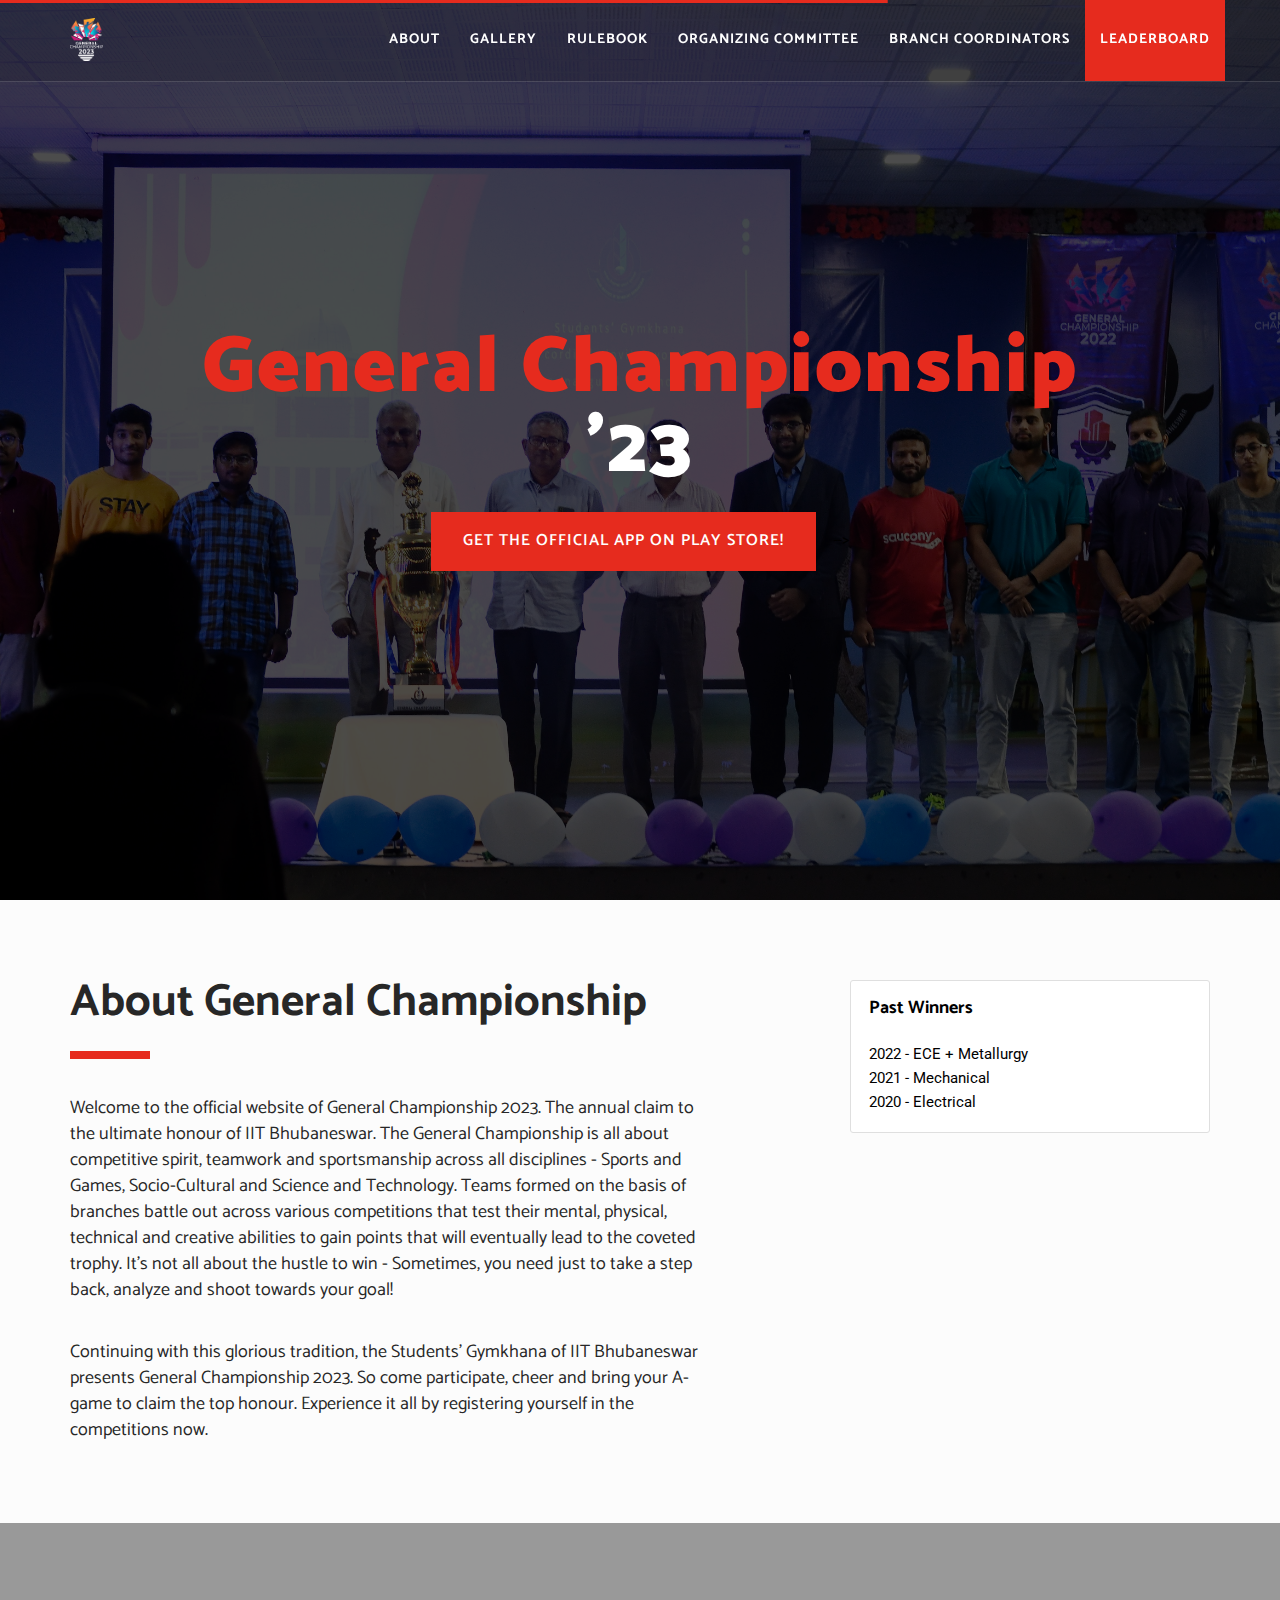
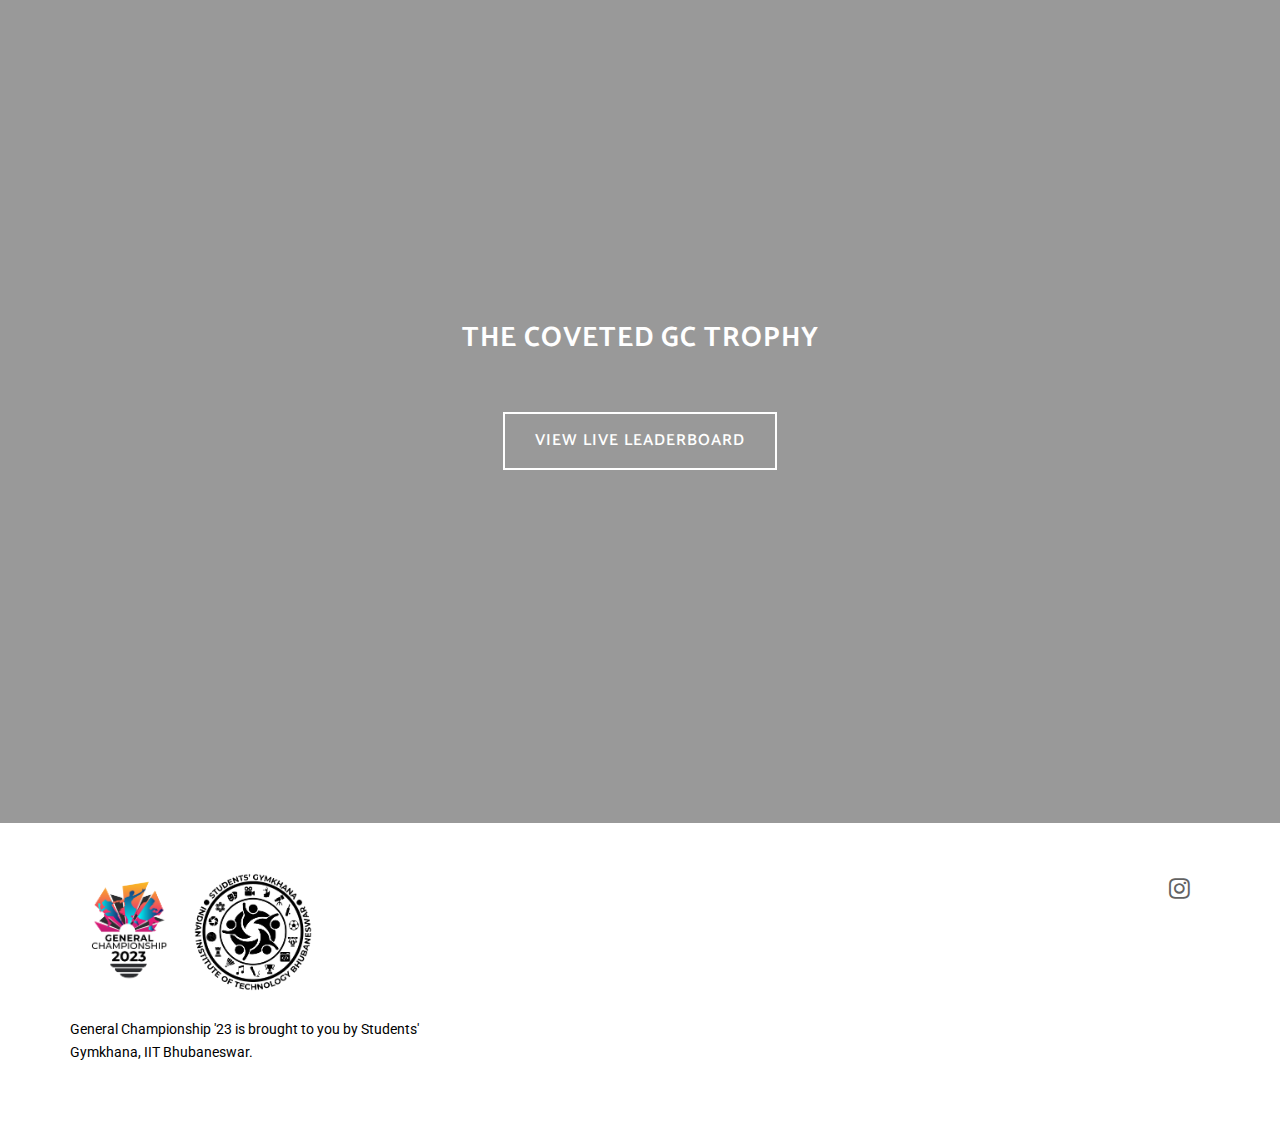
==== commit 134f84ef: "Modified" ====
--- a/index.html
+++ b/index.html
@@ -89,11 +89,11 @@
 
         <div id="navbar" class="navbar-collapse collapse col-lg-9 pull-right">
           <ul class="nav navbar-nav font-family-alt letter-spacing-1 text-uppercase font-weight-700">
-            <li><a href="#page-top" class="page-scroll">About</a></li>
-            <li><a href="our-team/index.html" class="line-height-unset">Gallery</a></li>
-            <li><a href="/our-team/" class="line-height-unset">Rulebook</a></li>
-            <li><a href="/alumni/" class="line-height-unset">Organizing Committee</a></li>
-            <li><a href="/sponsors/" class="line-height-unset">Branch Coordinators</a></li>
+            <li><a href="index.html" class="page-scroll">About</a></li>
+            <li><a href="gallery.html" class="line-height-unset">Gallery</a></li>
+            <li><a href="our-team" class="line-height-unset">Rulebook</a></li>
+            <li><a href="organizing.html" class="line-height-unset">Organizing Committee</a></li>
+            <li><a href="coordinators.html" class="line-height-unset">Branch Coordinators</a></li>
             <li class="bg-base-color">
               <a href="/register/" class="line-height-unset width-100">
                 Leaderboard
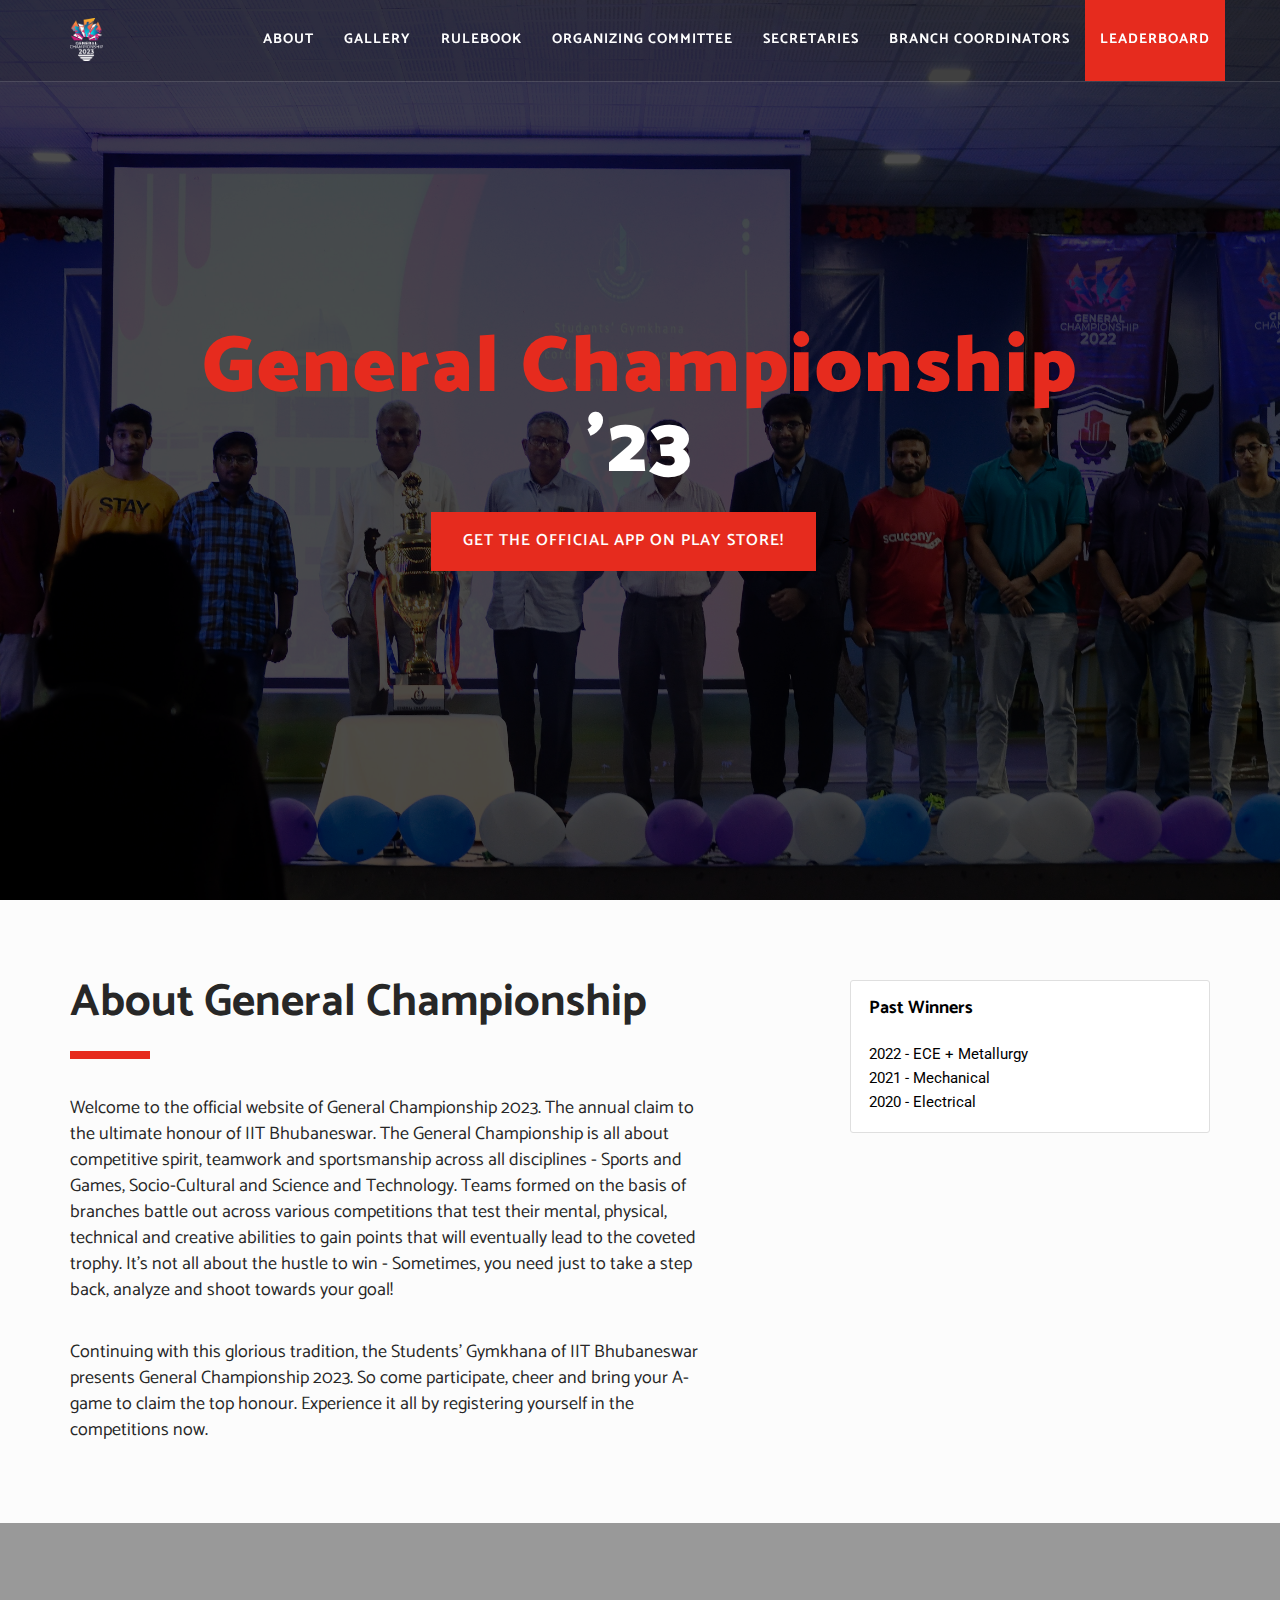
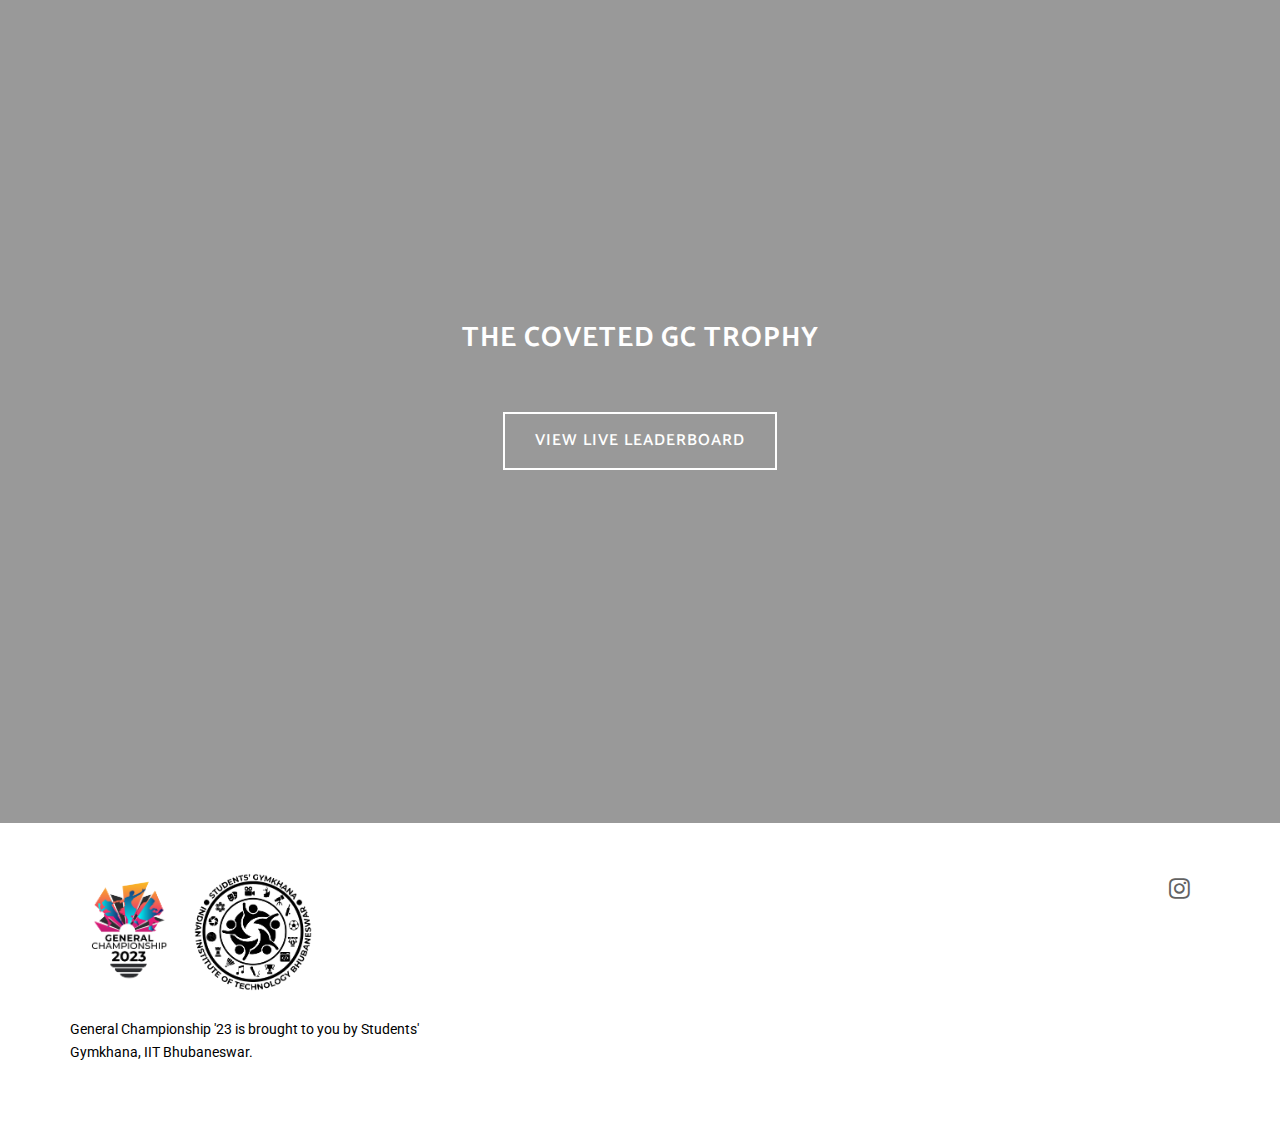
==== commit fb3fce7a: "Added secys tab" ====
--- a/index.html
+++ b/index.html
@@ -91,11 +91,12 @@
           <ul class="nav navbar-nav font-family-alt letter-spacing-1 text-uppercase font-weight-700">
             <li><a href="index.html" class="page-scroll">About</a></li>
             <li><a href="gallery.html" class="line-height-unset">Gallery</a></li>
-            <li><a href="our-team" class="line-height-unset">Rulebook</a></li>
+            <li><a href="rulebook.pdf" class="line-height-unset">Rulebook</a></li>
             <li><a href="organizing.html" class="line-height-unset">Organizing Committee</a></li>
+            <li><a href="secy.html" class="line-height-unset">Secretaries</a></li>
             <li><a href="coordinators.html" class="line-height-unset">Branch Coordinators</a></li>
             <li class="bg-base-color">
-              <a href="/register/" class="line-height-unset width-100">
+              <a href="https://leaderboard.gciitbbs.com/" class="line-height-unset width-100">
                 Leaderboard
               </a>
             </li>
@@ -301,7 +302,7 @@
               The coveted GC Trophy
             </p>
             <br>
-            <a href="https://goo.gl/maps/4Y14DhZe4Fu" target="_blank"
+            <a href="https://leaderboard.gciitbbs.com/" target="_blank"
                 class="btn btn-outline-white sm-btn-medium btn-large margin-4-5 no-margin-bottom no-margin-rl">
               View live Leaderboard
             </a>
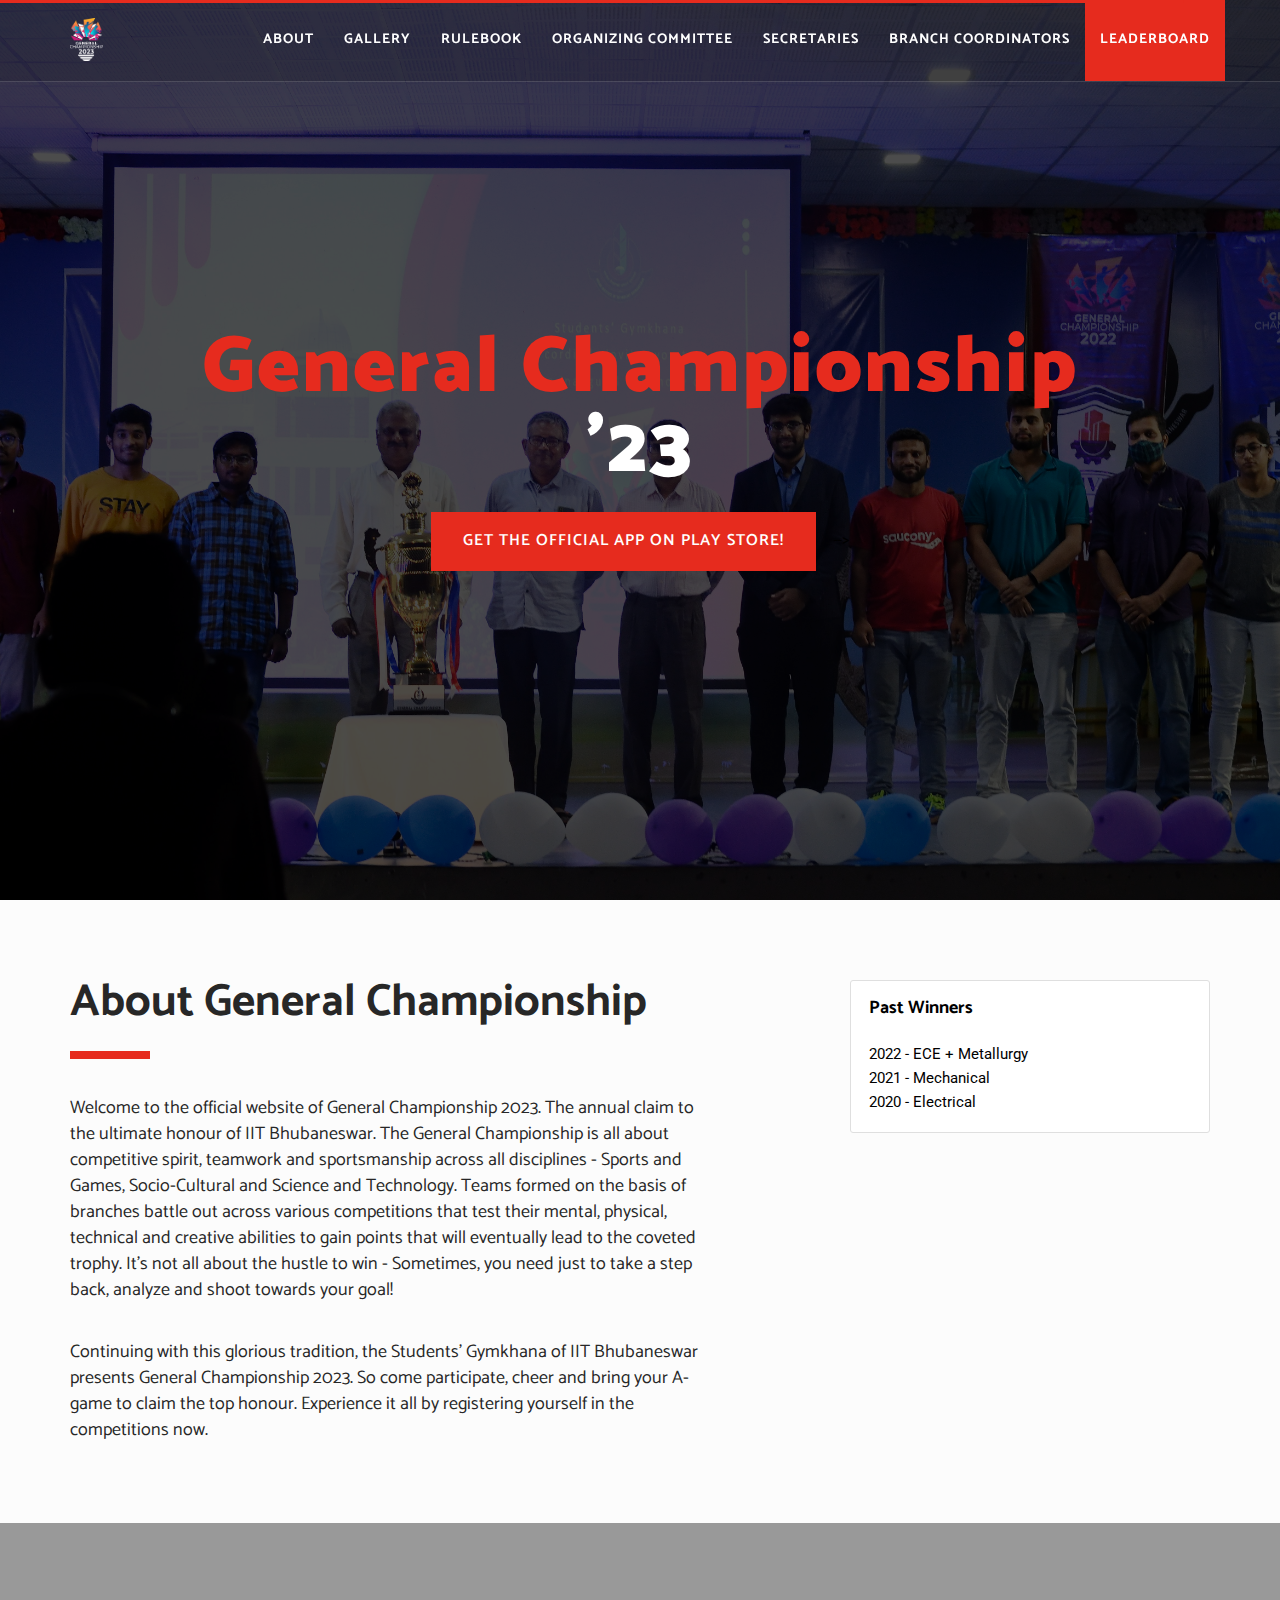
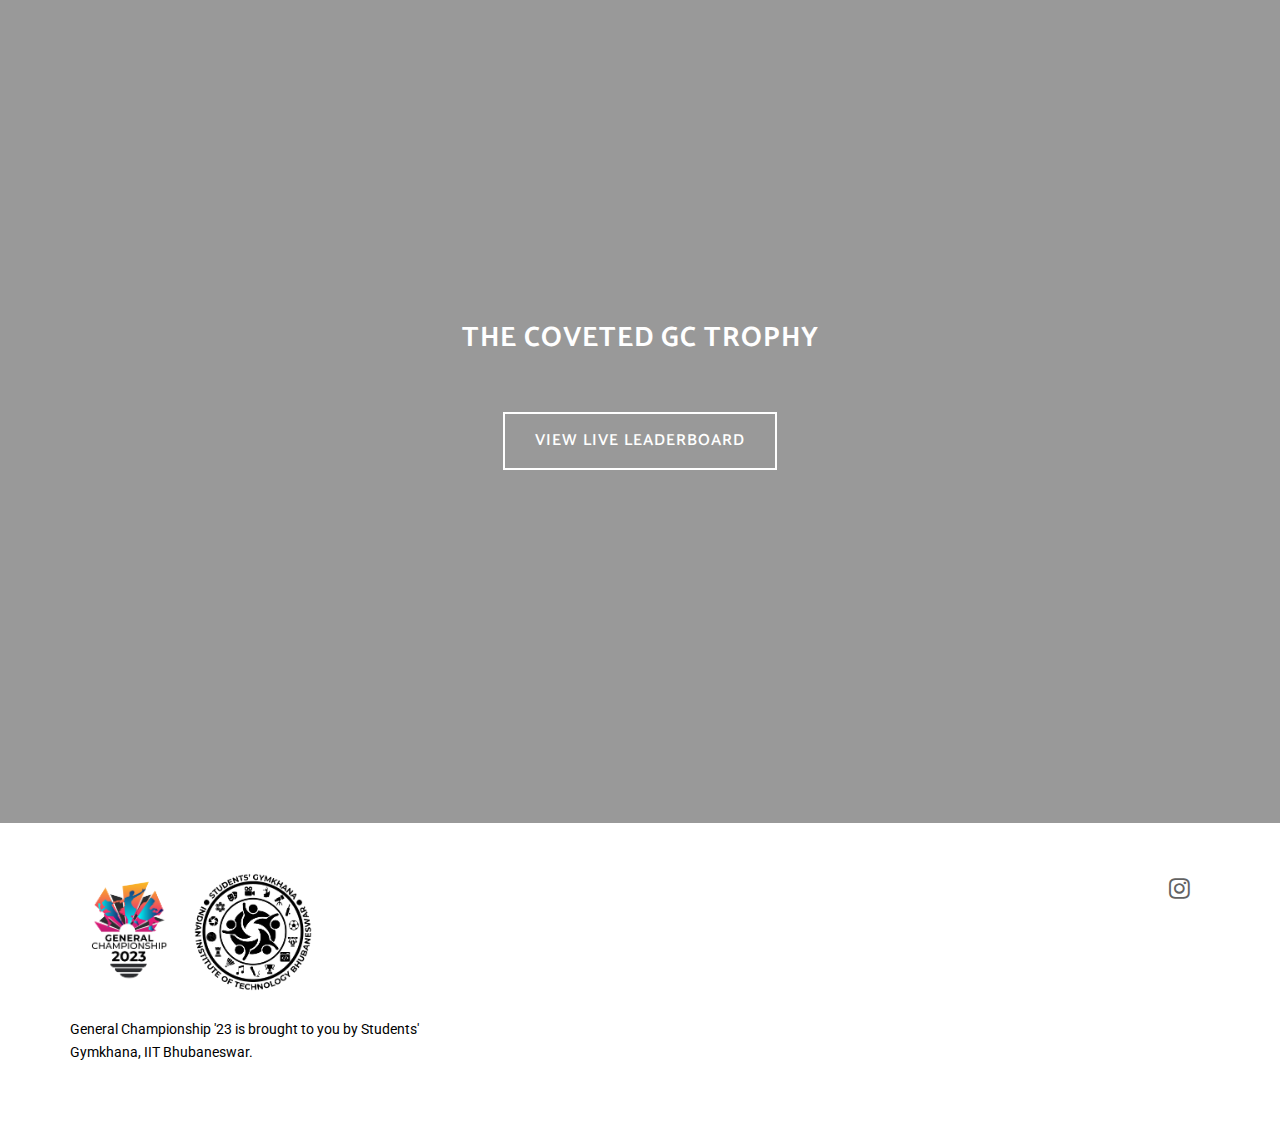
==== commit d14243e1: "Update index.html" ====
--- a/index.html
+++ b/index.html
@@ -1,13 +1,3 @@
-<!--
- _____ _____ ____          _ __  __ ___
-|_   _| ____|  _ \__  __  | |  \/  |_ _|
-  | | |  _| | | | \ \/ /  | | |\/| || |
-  | | | |___| |_| |>  < |_| | |  | || |
-  |_| |_____|____//_/\_\___/|_|  |_|___|
-
-Event website by Syed Faheel Ahmad (github.com/faheel)
--->
-
 <!DOCTYPE html>
 <!--[if lt IE 7]>      <html class="no-js lt-ie9 lt-ie8 lt-ie7" lang="en"> <![endif]-->
 <!--[if IE 7]>         <html class="no-js lt-ie9 lt-ie8" lang="en"> <![endif]-->
@@ -24,22 +14,22 @@
   <!-- Title, icon, description and keywords -->
   <title>GC' 23 IIT BBS</title>
   <link rel="shortcut icon" href="res/images/favicon.ico">
-  <meta name="description" content="TEDxJMI, x = independently organised TED event. Igniting Minds. This October, at Jamia Millia Islamia.">
-  <meta name="keywords" content="TEDx, JMI, Jamia Millia Islamia, New Delhi, event, talks">
+  <meta name="description" content="GC' 23 IIT BBS">
+  <meta name="keywords" content="GC, IIT BBS">
 
   <!-- Social media tags -->
   <!-- Open Graph -->
-  <meta property="og:title" content="TEDxJMI">
-  <meta property="og:description" content="Igniting Minds. This October, at Jamia Millia Islamia.">
-  <meta property="og:image" content="https://tedxjmi.com/res/images/logos/light-social.jpg">
-  <meta property="og:url" content="https://tedxjmi.com">
+  <meta property="og:title" content="GC'23 IIT BBS">
+  <meta property="og:description" content="GC'23 IIT BBS">
+  <meta property="og:image" content="https://gciitbbs.com/res/images/logos/dark.png">
+  <meta property="og:url" content="https://gciitbbs.com">
   <!-- Twitter -->
   <meta name="twitter:card" content="summary_large_image">
-  <meta name="twitter:site" content="@TEDx_JMI">
+  <meta name="twitter:site" content="@">
   <!-- Google+ -->
-  <meta itemprop="name" content="TEDxJMI">
-  <meta itemprop="description" content="Igniting Minds. This October, at Jamia Millia Islamia.">
-  <meta itemprop="image" content="https://tedxjmi.com/res/images/logos/light-social.jpg">
+  <meta itemprop="name" content="GC '23">
+  <meta itemprop="description" content="GC '23">
+  <meta itemprop="image" content="https://gciitbbs.com/res/images/logos/dark.png">
 
   <!-- Browser themes -->
   <meta name="theme-color" content="#000">
@@ -72,7 +62,7 @@
   <nav id="navigation" class="navbar navbar-fixed-top">
     <div class="container">
       <div class="row">
-        <div class="navbar-header col-lg-3">
+        <div class="navbar-header col-lg-1">
           <button type="button" class="navbar-toggle collapsed" data-toggle="collapse" data-target="#navbar">
             <span class="sr-only">Toggle navigation</span>
             <span class="icon-bar"></span>
@@ -137,7 +127,7 @@
                       Jamia Millia Islamia
                     </h4>
                     <!-- <br> -->
-                    <a href="/register/" class="btn btn-base-color sm-btn-medium btn-large">
+                    <a href="https://play.google.com/store/apps/details?id=com.samthemathlete.gcapp" class="btn btn-base-color sm-btn-medium btn-large">
                       Get the official app on Play Store!
                     </a> -->
                   </div>
@@ -173,7 +163,7 @@
                       Jamia Millia Islamia
                     </h4>
                     <!-- <br> -->
-                    <a href="/register/" class="btn btn-base-color sm-btn-medium btn-large">
+                    <a href="https://play.google.com/store/apps/details?id=com.samthemathlete.gcapp" class="btn btn-base-color sm-btn-medium btn-large">
                       Get the official app on Play Store!
                     </a> -->
                   </div>
@@ -209,7 +199,7 @@
                       Jamia Millia Islamia
                     </h4>
                     <!-- <br> -->
-                    <a href="/register/" class="btn btn-base-color sm-btn-medium btn-large">
+                    <a href="https://play.google.com/store/apps/details?id=com.samthemathlete.gcapp" class="btn btn-base-color sm-btn-medium btn-large">
                       Get the official app on Play Store!
                     </a> -->
                   </div>
